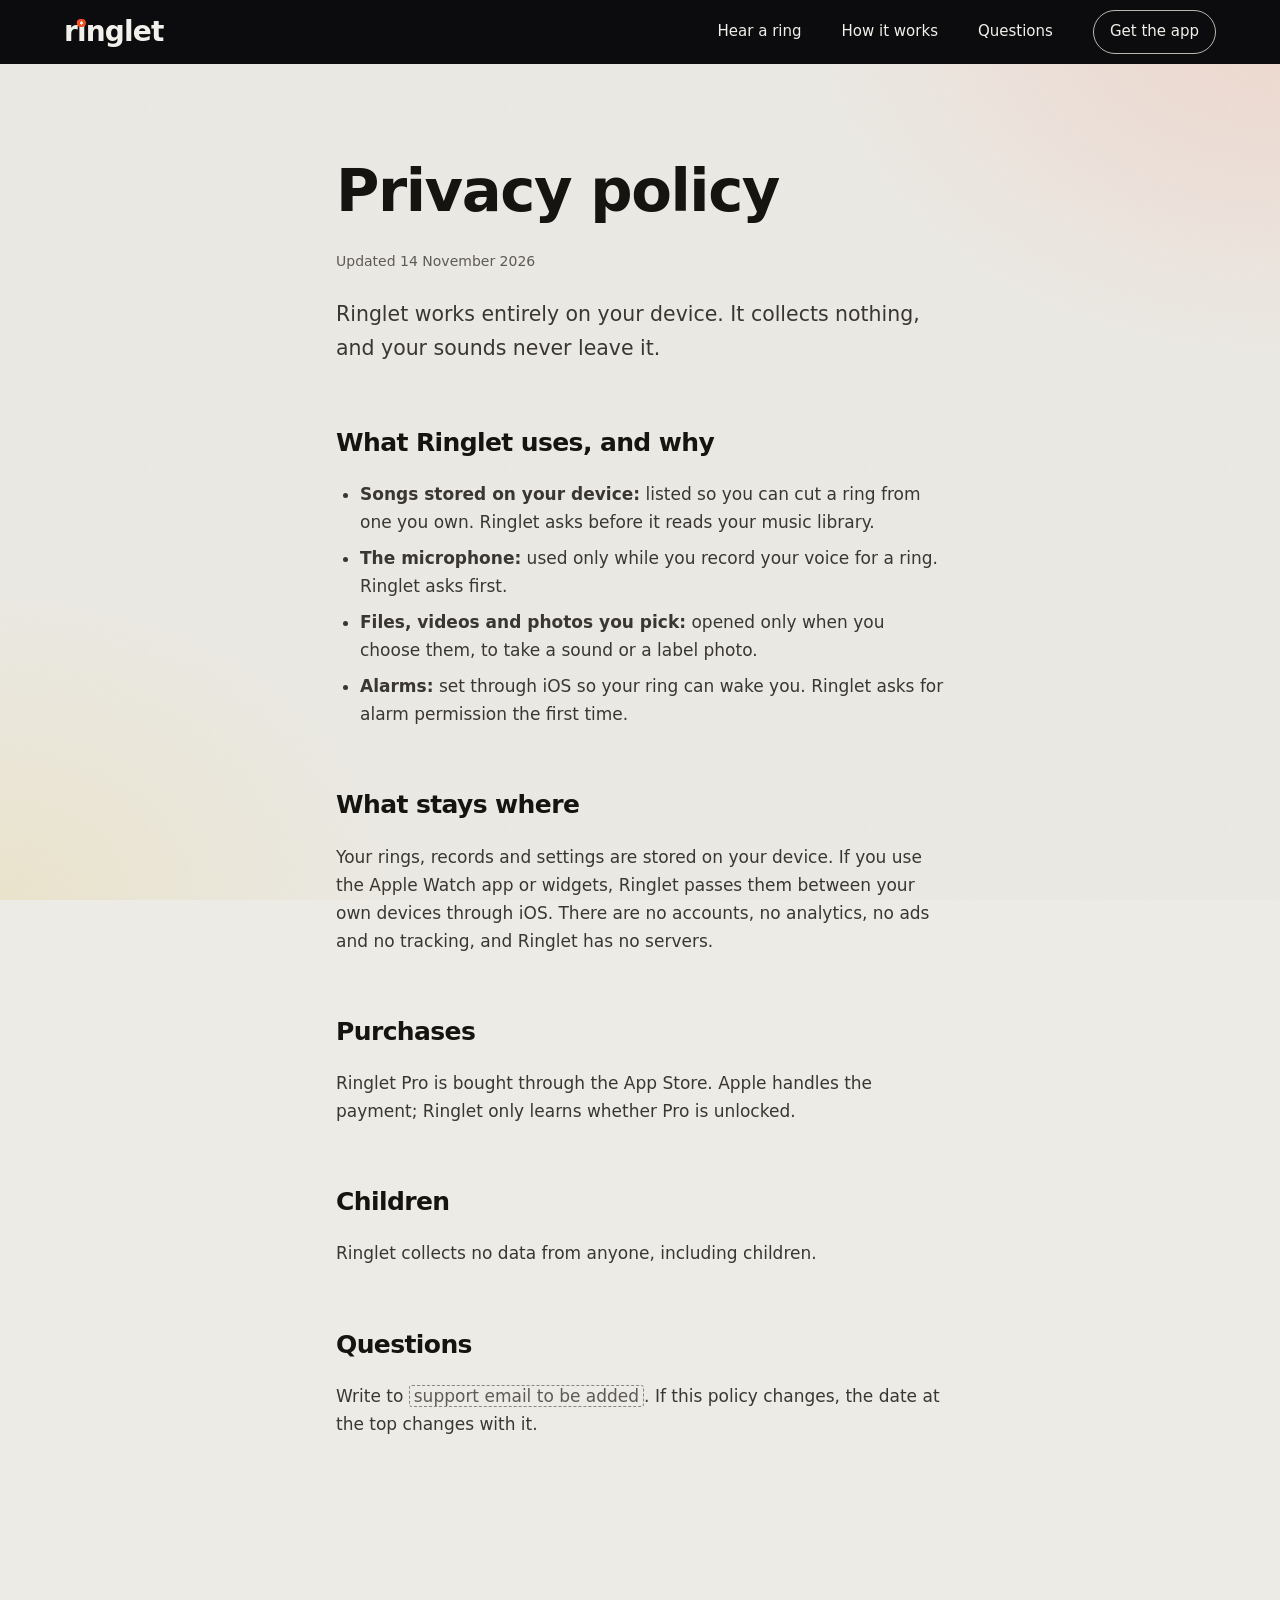
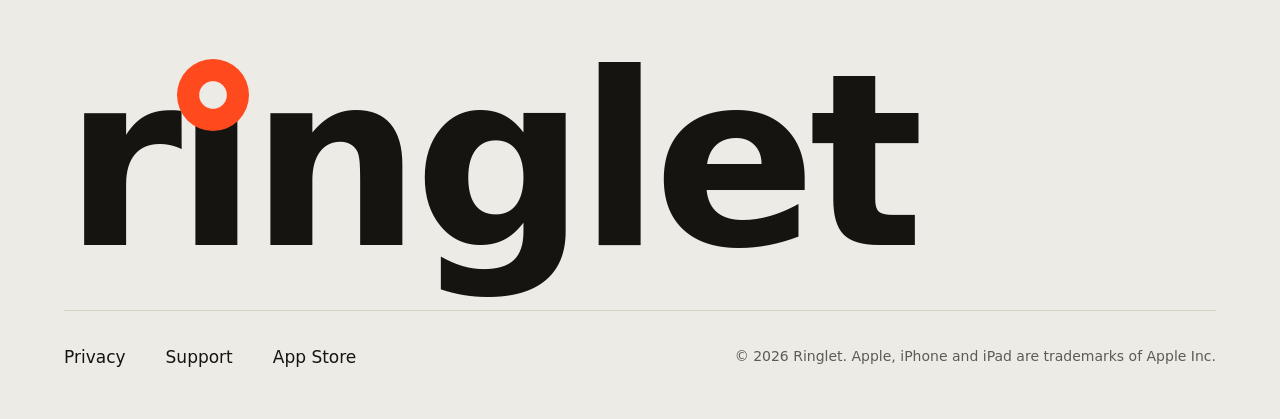
==== privacy.html @ 97df9279 "Add the Ringlet website Static site with no build step: home page, privacy policy and support page. " ====
<!doctype html>
<html lang="en">
<head>
  <meta charset="utf-8">
  <meta name="viewport" content="width=device-width, initial-scale=1, viewport-fit=cover">
  <title>Ringlet privacy policy</title>
  <meta name="description" content="How Ringlet handles your data: it collects nothing, and your sounds stay on your device.">
  <meta name="theme-color" content="#121212">
  <meta property="og:title" content="Ringlet: any sound, your ringtone">
  <meta property="og:description" content="Turn a song, a video or your own voice into a ringtone or wake-up alarm.">
  <meta property="og:type" content="website">
  <meta property="og:image" content="assets/og.png">
  <link rel="icon" type="image/png" sizes="32x32" href="assets/favicon-32.png">
  <link rel="apple-touch-icon" href="assets/apple-touch-icon.png">
  <link rel="preconnect" href="https://api.fontshare.com" crossorigin>
  <link href="https://api.fontshare.com/v2/css?f[]=ranade@400,500,700&display=swap" rel="stylesheet">
  <link href="https://api.fontshare.com/v2/css?f[]=gambarino@400&display=swap" rel="stylesheet">
  <link rel="stylesheet" href="styles.css">
  <script>document.documentElement.classList.add('js');</script>
</head>
<body>
  <a class="skip" href="index.html#main">Skip to content</a>

  <header class="slab" data-nav>
    <div class="container slab__inner">
      <a class="wordmark" href="./" aria-label="Ringlet home">r<span class="wordmark__i">ı<span class="wordmark__dot" aria-hidden="true"></span></span>nglet</a>
      <button class="slab__menu" type="button" aria-expanded="false" aria-controls="nav-links">Menu</button>
      <nav class="slab__links" id="nav-links" aria-label="Main">
        <a href="index.html#tones">Hear a ring</a>
        <a href="index.html#how">How it works</a>
        <a href="index.html#questions">Questions</a>
        <a class="slab__cta js-store" href="index.html#download">Get the app</a>
      </nav>
    </div>
  </header>

  <main id="main" class="doc">
    <article class="container doc__inner">
      <h1>Privacy policy</h1>
      <p><time datetime="2026-11-14">Updated 14 November 2026</time></p>
      <p class="lead">Ringlet works entirely on your device. It collects nothing, and your sounds never leave it.</p>
      <h2>What Ringlet uses, and why</h2>
      <ul>
        <li><strong>Songs stored on your device:</strong> listed so you can cut a ring from one you own. Ringlet asks before it reads your music library.</li>
        <li><strong>The microphone:</strong> used only while you record your voice for a ring. Ringlet asks first.</li>
        <li><strong>Files, videos and photos you pick:</strong> opened only when you choose them, to take a sound or a label photo.</li>
        <li><strong>Alarms:</strong> set through iOS so your ring can wake you. Ringlet asks for alarm permission the first time.</li>
      </ul>
      <h2>What stays where</h2>
      <p>Your rings, records and settings are stored on your device. If you use the Apple Watch app or widgets, Ringlet passes them between your own devices through iOS. There are no accounts, no analytics, no ads and no tracking, and Ringlet has no servers.</p>
      <h2>Purchases</h2>
      <p>Ringlet Pro is bought through the App Store. Apple handles the payment; Ringlet only learns whether Pro is unlocked.</p>
      <h2>Children</h2>
      <p>Ringlet collects no data from anyone, including children.</p>
      <h2>Questions</h2>
      <p>Write to <span class="fill" data-fill="support-email">support email to be added</span>. If this policy changes, the date at the top changes with it.</p>
    </article>
  </main>

  <footer class="mast">
    <div class="container">
      <p class="mast__mark" aria-hidden="true">r<span class="wordmark__i">ı<span class="wordmark__dot"></span></span>nglet</p>
      <div class="mast__row">
        <nav class="mast__links" aria-label="Footer">
          <a href="privacy.html">Privacy</a>
          <a href="support.html">Support</a>
          <a class="js-store" href="index.html#download">App Store</a>
        </nav>
        <p class="mast__legal">© 2026 Ringlet. Apple, iPhone and iPad are trademarks of Apple Inc.</p>
      </div>
    </div>
  </footer>

  <script src="js/main.js" defer></script>
</body>
</html>
---- styles.css ----
/* Hallmark · shape: Split Studio · genre: atmospheric · theme: Bloom (deal 1/3, seed ringlet-ios-app-turns-6fe9·d4c76ec2·2026-11-14·r0) · job: try · draw: ed50e6
 * hero: Counter (swapped from Banner: a portrait phone screen needs the full first screen) · nav: slab · footer: mast (swapped from letter close: no sign-off was given) · imagery: screenshots 9 (cropped from the App Store set, real app) · signature: Sunday Drive, the app's starter tone, played in the page by a port of the app's own synth
 * axes: light/grotesk-sans/warm · posture: committed (porcelain paper family from the app's Theme.swift) · contrast: pass · fold: pass · v2.0.0 */
/* Hallmark · pre-emit critique: P4 H4 E4 S5 R4 V4 · weakest: P, a ringtone app page argues little; the playable starter tone makes the claim testable before download */
/* Hallmark · dismissed 42 · the slab is a full-width ink bar in the app's night colour with three links and an outlined pill, no hairline under it */
@import url("./tokens.css");
@import url("./base.css");

:root {
  --nav-h: 64px;
  --split-gap: var(--space-3xl);
  --grain: url("data:image/svg+xml;utf8,<svg xmlns='http://www.w3.org/2000/svg' width='180' height='180'><filter id='n'><feTurbulence type='fractalNoise' baseFrequency='.9' numOctaves='2' stitchTiles='stitch'/><feColorMatrix values='0 0 0 0 0.1  0 0 0 0 0.08  0 0 0 0 0.05  0 0 0 0.6 0'/></filter><rect width='180' height='180' filter='url(%23n)'/></svg>");
}

body {
  background-color: var(--color-paper);
  background-image:
    radial-gradient(42rem 32rem at 100% 0%, var(--color-accent-soft), transparent 70%),
    radial-gradient(36rem 28rem at 0% 100%, color-mix(in oklab, var(--mood-sunny) 22%, transparent), transparent 70%);
  background-attachment: fixed;
  font-size: 1.0625rem;
}
body::before {
  content: ""; position: fixed; inset: 0; z-index: var(--z-base); pointer-events: none;
  background-image: var(--grain); opacity: 0.05;
}
main, .mast { position: relative; z-index: var(--z-raised); }

a { color: var(--color-accent); }
a:hover { text-decoration-thickness: 2px; }

.skip {
  position: absolute; left: var(--space-md); top: var(--space-xs); z-index: var(--z-tooltip);
  padding: var(--space-xs) var(--space-md); border-radius: var(--radius-pill);
  background: var(--color-sheet); color: var(--color-ink); transform: translateY(-200%);
}
.skip:focus-visible { transform: none; }

.num { font-variant-numeric: tabular-nums; }

/* ---------- Wordmark: the record is the dot of the i, as in the app ---------- */
.wordmark, .mast__mark { font-weight: 700; letter-spacing: -0.03em; text-decoration: none; white-space: nowrap; }
.wordmark__i { position: relative; display: inline-block; }
.wordmark__dot {
  position: absolute; left: 50%; top: 0.02em; width: 0.3em; aspect-ratio: 1; border-radius: 50%;
  transform: translateX(-50%);
  background: radial-gradient(circle, var(--color-paper) 0 26%, var(--color-accent-2) 28%);
}

/* ---------- Nav: slab ---------- */
.slab {
  position: sticky; top: 0; z-index: var(--z-sticky-nav);
  background: var(--color-night); color: var(--color-night-text);
}
.slab__inner { display: flex; align-items: center; justify-content: space-between; gap: var(--space-lg); min-height: var(--nav-h); }
.slab .wordmark { color: var(--color-night-text); font-size: 1.75rem; line-height: 1; }
.slab .wordmark:focus-visible, .slab a:focus-visible, .slab__menu:focus-visible { outline-color: var(--color-accent-2); }
.slab__links { display: flex; align-items: center; gap: var(--space-xl); }
.slab__links a {
  color: var(--color-night-text); text-decoration: none; font-size: 0.9375rem; font-weight: 500; white-space: nowrap;
  transition: color var(--dur-short) var(--ease-out);
}
.slab__links a:hover { color: var(--color-night-muted); text-decoration: underline; text-decoration-thickness: 1px; }
.slab__links a:active { color: var(--color-night-muted); }
.slab__links .slab__cta {
  display: inline-flex; align-items: center; min-height: 44px; padding: 0 var(--space-md);
  border: 1px solid var(--color-night-muted); border-radius: var(--radius-pill);
}
.slab__links .slab__cta:hover { text-decoration: none; background: var(--color-ink-2); color: var(--color-night-text); }
.slab__menu {
  display: none; min-height: 44px; padding: 0 var(--space-md); border: 1px solid var(--color-night-muted); border-radius: var(--radius-pill);
  background: transparent; color: var(--color-night-text); font-weight: 500; cursor: pointer;
  transition: background-color var(--dur-short) var(--ease-out);
}
.slab__menu:hover, .slab__menu[aria-expanded="true"] { background: var(--color-ink-2); }
.slab__menu:active { transform: translateY(1px); }

@media (max-width: 47.99rem) {
  .slab__links { gap: var(--space-lg); overflow-x: auto; scrollbar-width: none; }
  .slab__links .slab__cta { display: none; }
  .js .slab__menu { display: inline-flex; align-items: center; }
  .js .slab__links {
    position: absolute; inset: var(--nav-h) 0 auto 0; display: grid; gap: 0;
    padding: var(--space-xs) var(--gutter) var(--space-lg); background: var(--color-night);
    border-top: 1px solid var(--color-ink-2);
    opacity: 0; transform: translateY(-8px); pointer-events: none; visibility: hidden;
    transition: opacity var(--dur-short) var(--ease-out), transform var(--dur-short) var(--ease-out), visibility 0s linear var(--dur-short);
  }
  .js .slab__links a { display: flex; align-items: center; min-height: 52px; font-size: 1.125rem; border-bottom: 1px solid var(--color-ink-2); }
  .js .slab__links .slab__cta { display: flex; border: 0; padding: 0; min-height: 52px; }
  .js .slab[data-open] .slab__links { opacity: 1; transform: none; pointer-events: auto; visibility: visible; transition-delay: 0s; }
}

/* ---------- Product screens: real captures, framed flat ---------- */
.screen {
  margin: 0; border-radius: var(--radius-card); background: var(--color-sheet);
  box-shadow: var(--shadow-card);
}
.screen > img { outline: 1px solid color-mix(in oklab, var(--color-ink) 9%, transparent); outline-offset: -1px; border-radius: inherit; }
[data-slot][data-kind="product"] > img { filter: none; }

/* ---------- Buttons ---------- */
.store {
  display: inline-flex; align-items: center; gap: var(--space-sm); min-height: 52px; padding: 0 var(--space-lg) 0 var(--space-md);
  border-radius: var(--radius-inner); background: var(--color-ink); color: var(--color-sheet); text-decoration: none; white-space: nowrap;
  box-shadow: 0 1px 0 var(--hi) inset, var(--shadow-card);
  transition: background-color var(--dur-short) var(--ease-out), transform var(--dur-micro) var(--ease-out);
}
.store:hover { background: var(--color-ink-2); text-decoration: none; }
.store:active { transform: translateY(1px); }
.store[aria-disabled="true"] { opacity: 0.55; cursor: not-allowed; }
.store__logo { flex-shrink: 0; width: 24px; height: 24px; }
.store__text { display: grid; font-size: 1.1875rem; font-weight: 700; line-height: 1.05; letter-spacing: -0.01em; }
.store__text small { font-size: 0.75rem; font-weight: 500; letter-spacing: 0; }

.cap {
  position: relative; display: inline-grid; place-items: center; flex-shrink: 0; width: 44px; height: 44px; padding: 0; border: 0; border-radius: 50%;
  background: radial-gradient(circle at 50% 30%, var(--bezel), var(--color-paper-3));
  box-shadow: inset 0 2px 3px var(--shade-2), 0 1px 0 var(--hi);
}
.cap::before {
  content: ""; position: absolute; inset: 5px; border-radius: 50%;
  background: radial-gradient(120% 110% at 50% 18%, var(--rubber-hi), var(--rubber) 48%, var(--rubber-lo));
  box-shadow: inset 0 1px 0.5px var(--hi), 0 5px 9px -3px var(--shade-3);
  transition: transform var(--dur-micro) var(--ease-out);
}
.cap__glyph {
  position: relative; width: 0; height: 0; margin-left: var(--space-3xs);
  border-style: solid; border-width: 7px 0 7px 11px; border-color: transparent transparent transparent var(--color-sheet);
}
[aria-pressed="true"] .cap__glyph, .is-playing .cap__glyph {
  width: 12px; height: 14px; margin-left: 0; border: 0;
  background: linear-gradient(to right, var(--color-sheet) 0 4px, transparent 4px 8px, var(--color-sheet) 8px 12px);
}
button.cap { cursor: pointer; }
button.cap:hover::before, .cap-pill:hover .cap::before { transform: translateY(-1px); }
button.cap:active::before, .cap-pill:active .cap::before { transform: translateY(1px); }
.cap--big { width: 52px; height: 52px; }
.cap--big::before { inset: 6px; }
.cap--big .cap__glyph { border-width: 8px 0 8px 13px; }
.cap--big[aria-pressed="true"] .cap__glyph { width: 14px; height: 16px; border: 0; background: linear-gradient(to right, var(--color-sheet) 0 5px, transparent 5px 9px, var(--color-sheet) 9px 14px); }

.cap-pill {
  display: inline-flex; align-items: center; gap: var(--space-sm); min-height: 52px; padding: var(--space-2xs) var(--space-lg) var(--space-2xs) var(--space-2xs);
  border: 0; border-radius: var(--radius-pill); background: var(--color-sheet); color: var(--color-ink); text-align: left; cursor: pointer;
  box-shadow: 0 0 0 1px var(--shade-1), 0 8px 18px -10px var(--shade-2), inset 0 1px 0 var(--hi);
  transition: box-shadow var(--dur-short) var(--ease-out), transform var(--dur-micro) var(--ease-out);
}
.cap-pill:hover { box-shadow: 0 0 0 1px var(--shade-2), 0 10px 22px -10px var(--shade-2), inset 0 1px 0 var(--hi); }
.cap-pill:active { transform: translateY(1px); }
.cap-pill:disabled { opacity: 0.55; cursor: not-allowed; }
.cap-pill__text { display: grid; line-height: 1.2; }
.cap-pill__title { font-weight: 500; white-space: nowrap; }
.cap-pill__sub { font-size: var(--text-xs); color: var(--color-muted); white-space: nowrap; }

/* ---------- Hero: Counter ---------- */
.hero { position: relative; padding-block: var(--space-xl) var(--space-2xl); }
.hero__ground {
  position: absolute; inset: 0; z-index: -1; pointer-events: none;
  background-image:
    linear-gradient(to right, var(--grid-bar) 1px, transparent 1px),
    linear-gradient(to right, var(--grid-beat) 1px, transparent 1px),
    linear-gradient(to bottom, var(--grid-row) 1px, transparent 1px);
  background-size: 192px 100%, 48px 100%, 100% 24px;
  -webkit-mask-image: radial-gradient(60% 70% at 72% 50%, black, transparent 75%);
  mask-image: radial-gradient(60% 70% at 72% 50%, black, transparent 75%);
}
.hero__grid { display: grid; gap: var(--space-xl); }
.hero__text { display: grid; gap: var(--space-lg); align-content: center; }
.hero h1 { font-size: clamp(2.75rem, 4.6vw + 0.75rem, 5.5rem); line-height: 1.0; max-width: 14ch; }
.hero .lead { color: var(--color-ink-2); max-width: 30ch; }
.hero__actions { display: flex; flex-wrap: wrap; align-items: center; gap: var(--space-md); padding-top: var(--space-xs); }
.screen--hero { width: min(100%, 420px); aspect-ratio: 3 / 4; justify-self: center; box-shadow: var(--shadow-lift); }

@media (min-width: 40rem) and (max-width: 59.99rem) {
  .hero { padding-block: var(--space-2xl) var(--space-3xl); }
  .hero__text { justify-items: start; }
  .screen--hero { width: min(100%, 460px); }
}
@media (min-width: 60rem) {
  .hero { min-height: calc(100dvh - var(--nav-h)); display: grid; align-items: center; padding-block: var(--space-xl); }
  .hero__grid { grid-template-columns: minmax(0, 6fr) minmax(0, 5fr); gap: var(--split-gap); align-items: center; }
  .screen--hero { justify-self: end; width: min(100%, 540px, calc((100dvh - var(--nav-h) - 96px) * 0.75)); }
}

/* ---------- Section rhythm ---------- */
.tones { padding-block: var(--section-gap) var(--section-gap-s); }
.how { padding-block: var(--section-gap-s) var(--section-gap); }
.statement { padding-block: var(--section-gap-l); }
.devices { padding-block: var(--section-gap-s) var(--section-gap); }
.questions { padding-block: var(--section-gap) var(--section-gap-l); }
.close { padding-block: var(--section-gap-s); background: var(--color-paper-2); }
.lead { color: var(--color-ink-2); }

/* ---------- Tones: cased spines beside the grid ---------- */
.tones__grid { display: grid; gap: var(--space-2xl); }
.tones__text { display: grid; gap: var(--space-lg); align-content: start; }
.tones__text h2 { max-width: 14ch; }

.cases { display: grid; gap: var(--space-xs); margin: 0; padding: var(--space-md) 0 0; border: 0; min-width: 0; }
.cases input { position: absolute; width: 1px; height: 1px; opacity: 0; }
.case {
  display: grid; grid-template-columns: 14px minmax(0, 1fr) auto; align-items: center; gap: var(--space-md);
  min-height: 52px; padding: 0 var(--space-lg) 0 var(--space-sm); border-radius: var(--radius-inner);
  background: var(--case); color: var(--color-ink); cursor: pointer;
  box-shadow: 0 0 0 1px var(--shade-1), inset 0 1px 0 var(--hi);
  transition: transform var(--dur-short) var(--ease-out), box-shadow var(--dur-short) var(--ease-out), background-color var(--dur-short) var(--ease-out);
}
.case:hover { background: var(--color-sheet); }
.case:active { transform: translateY(1px); }
.case__band {
  height: 30px; border-radius: 4px;
  background: linear-gradient(to bottom, var(--hi), transparent 40%), var(--band, var(--mood-sunny));
  box-shadow: inset 0 0 0 1px var(--shade-1);
}
.case--dreamy { --band: var(--mood-dreamy); }
.case--moody { --band: var(--mood-moody); }
.case__name { font-weight: 500; }
.case__meta { font-size: var(--text-sm); color: var(--color-muted); }
.cases input:checked + .case { background: var(--color-sheet); transform: translateX(var(--space-sm)); box-shadow: 0 0 0 1px var(--shade-2), var(--shadow-card), inset 0 1px 0 var(--hi); }
.cases input:focus-visible + .case { outline: 2px solid var(--color-focus); outline-offset: 2px; }
.cases input:disabled + .case { opacity: 0.55; cursor: not-allowed; }

.deck {
  display: grid; gap: var(--space-lg); padding: var(--space-lg); border-radius: var(--radius-card);
  background: var(--color-sheet); box-shadow: var(--shadow-lift); min-width: 0; align-self: center;
}
.deck__head { display: flex; align-items: center; gap: var(--space-md); }
.deck__title { flex: 1; min-width: 0; }
.deck__name { font-size: var(--text-title); font-weight: 700; letter-spacing: -0.015em; line-height: 1.15; }
.deck__meta { font-size: var(--text-sm); color: var(--color-muted); }
.deck__time { font-size: 1.125rem; font-weight: 500; color: var(--color-ink-2); }
.deck__note { font-size: var(--text-sm); color: var(--color-muted); max-width: 52ch; }

.roll {
  position: relative; display: grid; gap: var(--space-xs); padding: var(--space-sm) 0;
  background-image: linear-gradient(to bottom, var(--grid-row) 1px, transparent 1px);
  background-size: 100% 25%;
}
.lane { display: grid; grid-template-columns: 4.25rem minmax(0, 1fr); align-items: center; gap: var(--space-sm); }
.lane__name { font-size: var(--text-sm); font-weight: 500; color: var(--color-muted); }
.lane__steps {
  display: grid; grid-template-columns: repeat(16, minmax(0, 1fr)); gap: var(--space-3xs); height: 44px;
  background-image:
    linear-gradient(to right, var(--grid-bar) 1px, transparent 1px),
    linear-gradient(to right, var(--grid-16) 1px, transparent 1px);
  background-size: 25% 100%, 6.25% 100%;
}
.step { border-radius: var(--radius-clip); }
.step.on {
  --c: var(--lane-1);
  background: linear-gradient(color-mix(in oklab, var(--c) 70%, var(--color-sheet)), var(--c));
  box-shadow: inset 0 0 0 1px color-mix(in oklab, var(--c) 70%, var(--color-ink)), inset 0 1px 0 var(--hi);
  transition: transform var(--dur-micro) var(--ease-out), opacity var(--dur-long) var(--ease-out);
}
.lane--snare .step.on { --c: var(--lane-2); }
.lane--hat .step.on { --c: var(--lane-3); }
.lane--mel .step.on { --c: var(--lane-4); }
.lane--hat .lane__steps { height: 28px; }
.step.on.is-hit { transform: scaleY(1.14); }
.roll__head {
  position: absolute; top: 0; bottom: 0; left: calc(4.25rem + var(--space-sm)); width: 2px; border-radius: 1px;
  background: var(--color-ink); opacity: 0.25; transform: translateX(0);
}
.js .roll__head { opacity: 0; }
.js .deck.is-playing .roll__head { opacity: 0.8; }

/* the one reveal: clips settle onto the grid, once */
.js .deck:not(.is-in) .step.on { opacity: 0; transform: translateY(-6px); }
.js .deck.is-in .step.on { transition-delay: calc(var(--s) * 22ms); }
.js .deck.is-playing .step.on { transition-delay: 0s; }

@media (min-width: 60rem) {
  .tones__grid { grid-template-columns: minmax(0, 5fr) minmax(0, 7fr); gap: var(--split-gap); align-items: center; }
  .deck { padding: var(--space-xl); }
  .lane__steps { height: 56px; }
  .lane--hat .lane__steps { height: 34px; }
}
@media (max-width: 30rem) {
  .lane { grid-template-columns: minmax(0, 1fr); gap: var(--space-2xs); }
  .roll__head { left: 0; }
  .deck { padding: var(--space-md); }
}

/* ---------- How: pinned screen beside four moments ---------- */
.how__grid { display: grid; gap: var(--space-2xl); }
.how__panels { display: grid; gap: var(--space-3xl); }
.how__panels h2 { max-width: 12ch; }
.panel { display: grid; gap: var(--space-md); align-content: center; }
.panel p:not([class]) { color: var(--color-ink-2); max-width: 46ch; }
.screen--inline { width: min(100%, 360px); aspect-ratio: 1056 / 1500; margin-top: var(--space-md); }
.screen--inline > img { object-position: 50% 0%; }
.figure-serif {
  display: flex; align-items: baseline; gap: var(--space-md); flex-wrap: wrap;
  font-family: var(--font-outlier); font-variant-numeric: tabular-nums; font-size: clamp(7rem, 12vw, 11rem); line-height: 0.9; letter-spacing: -0.02em; color: var(--color-ink);
}
.figure-serif span { font-family: var(--font-body); font-size: var(--text-md); letter-spacing: 0; color: var(--color-muted); }
.rings { display: grid; margin: 0; }
.rings > div { display: grid; gap: var(--space-3xs); padding-block: var(--space-sm); border-top: 1px solid var(--color-rule); }
.rings > div:last-child { border-bottom: 1px solid var(--color-rule); }
.rings dt { font-weight: 500; }
.rings dd { margin: 0; color: var(--color-muted); }
.how__stage { display: none; }

@media (min-width: 48rem) {
  .js .how__grid { grid-template-columns: minmax(0, 6fr) minmax(0, 5fr); gap: var(--space-2xl); }
  .js .how__panels { gap: 0; }
  .js .panel { min-height: 72dvh; padding-block: var(--space-2xl); }
  .js .panel .screen--inline { display: none; }
  .js .how__stage { display: block; }
  .how__sticky { position: sticky; top: calc(var(--nav-h) + var(--space-xl)); display: grid; justify-items: end; }
  .screen--stage {
    position: relative; width: min(100%, 400px, calc((100dvh - var(--nav-h) - 80px) * 0.5106)); aspect-ratio: 1056 / 2068;
    overflow: hidden; box-shadow: var(--shadow-lift);
  }
  .screen--stage > img { position: absolute; inset: 0; width: 100%; height: 100%; object-fit: cover; opacity: 0; transition: opacity var(--dur-long) var(--ease-out); }
  .screen--stage > img.is-on { opacity: 1; }
}
@media (min-width: 60rem) { .js .how__grid { gap: var(--split-gap); } }

/* ---------- Statement ---------- */
.statement__line {
  max-width: 24ch; font-family: var(--font-display); font-weight: var(--display-weight); font-size: var(--text-display-s);
  line-height: 1.06; letter-spacing: var(--tracking-display); text-wrap: balance; overflow-wrap: break-word; min-width: 0;
}

/* ---------- Devices: switcher ---------- */
.devices__grid { display: grid; gap: var(--space-2xl); }
.devices__text { display: grid; gap: var(--space-xl); align-content: center; }
.facts { display: grid; margin: 0; }
.facts > div { display: grid; grid-template-columns: 8rem minmax(0, 1fr); gap: var(--space-md); padding-block: var(--space-md); border-top: 1px solid var(--color-rule); }
.facts > div:last-child { border-bottom: 1px solid var(--color-rule); }
.facts dt { font-size: var(--text-sm); font-weight: 500; color: var(--color-muted); padding-top: var(--space-3xs); }
.facts dd { margin: 0; }
.seg { display: inline-flex; justify-self: start; gap: var(--space-2xs); padding: var(--space-2xs); border-radius: var(--radius-pill); background: var(--color-paper-3); box-shadow: inset 0 1px 2px var(--shade-1); }
.seg button {
  min-height: 44px; min-width: 96px; padding: 0 var(--space-lg); border: 0; border-radius: var(--radius-pill);
  background: transparent; color: var(--color-ink-2); font-weight: 500; cursor: pointer;
  transition: background-color var(--dur-short) var(--ease-out), color var(--dur-short) var(--ease-out);
}
.seg button:hover { color: var(--color-ink); background: color-mix(in oklab, var(--color-sheet) 50%, transparent); }
.seg button:active { transform: translateY(1px); }
.seg button[aria-selected="true"] { background: var(--color-sheet); color: var(--color-ink); box-shadow: var(--shadow-card); }
.seg button:disabled { opacity: 0.55; cursor: not-allowed; }
.devices__stage {
  position: relative; display: grid; place-items: center; min-height: 520px; padding: var(--space-xl) var(--space-lg);
  border-radius: var(--radius-card); background: var(--color-paper-2);
  background-image:
    linear-gradient(to right, var(--grid-beat) 1px, transparent 1px),
    linear-gradient(to bottom, var(--grid-row) 1px, transparent 1px);
  background-size: 48px 100%, 100% 24px;
}
.devices__panel { display: grid; place-items: center; width: 100%; }
.js .devices__panel[hidden] { display: none; }
.devices__panel + .devices__panel { margin-top: var(--space-xl); }
.js .devices__panel + .devices__panel { margin-top: 0; }
.screen--phone { width: min(100%, 300px); aspect-ratio: 1056 / 1700; }
.screen--pad { width: min(100%, 470px); aspect-ratio: 1527 / 2002; }

@media (min-width: 60rem) {
  .devices__grid { grid-template-columns: minmax(0, 5fr) minmax(0, 7fr); gap: var(--split-gap); align-items: center; }
  .devices__stage { min-height: 720px; }
  .screen--phone { width: min(100%, 360px); }
  .screen--pad { width: min(100%, 500px); }
}

/* ---------- Questions: rows ---------- */
.questions__grid { display: grid; gap: var(--space-xl); }
.qa { display: grid; margin: 0; }
.qa > div { display: grid; gap: var(--space-xs); padding-block: var(--space-lg); border-top: 1px solid var(--color-rule); }
.qa > div:last-child { border-bottom: 1px solid var(--color-rule); }
.qa dt { font-size: var(--text-title); font-weight: 700; letter-spacing: -0.015em; line-height: 1.2; }
.qa dd { margin: 0; color: var(--color-ink-2); max-width: 52ch; }
@media (min-width: 60rem) {
  .questions__grid { grid-template-columns: minmax(0, 4fr) minmax(0, 8fr); gap: var(--gap-columns); }
  .qa > div { grid-template-columns: minmax(0, 5fr) minmax(0, 7fr); gap: var(--gap-columns); padding-block: var(--space-xl); }
}

/* ---------- Close: download beside one last screen ---------- */
.close__grid { display: grid; gap: var(--space-2xl); align-items: center; }
.close__text { display: grid; gap: var(--space-lg); justify-items: start; }
.screen--close { width: min(100%, 380px); aspect-ratio: 3 / 4; justify-self: center; box-shadow: var(--shadow-lift); }
.screen--close > img { object-position: 50% 100%; }
@media (min-width: 48rem) {
  .close__grid { grid-template-columns: minmax(0, 6fr) minmax(0, 5fr); }
  .screen--close { justify-self: end; width: min(100%, 440px); }
}
@media (min-width: 60rem) { .close__grid { gap: var(--split-gap); } }

/* ---------- Footer: mast ---------- */
.mast { padding-block: var(--space-3xl) var(--space-xl); }
.mast__mark { font-size: clamp(5rem, 20vw, 15rem); line-height: 0.9; color: var(--color-ink); }
.mast__row { display: flex; flex-wrap: wrap; justify-content: space-between; align-items: center; gap: var(--space-lg); margin-top: var(--space-xl); padding-top: var(--space-lg); border-top: 1px solid var(--color-rule); }
.mast__links { display: flex; flex-wrap: wrap; gap: var(--space-xl); }
.mast__links a { color: var(--color-ink); text-decoration: none; white-space: nowrap; display: inline-flex; align-items: center; min-height: 44px; }
.mast__links a:hover { color: var(--color-accent); text-decoration: underline; }
.mast__legal { font-size: var(--text-sm); color: var(--color-muted); max-width: 60ch; }

/* ---------- Phones ---------- */
@media (max-width: 40rem) {
  body { font-size: var(--text-md); }
  .hero__actions { flex-direction: column; align-items: stretch; }
  .hero__actions .store, .hero__actions .cap-pill { justify-content: flex-start; }
  .cases input:checked + .case { transform: translateX(var(--space-xs)); }
  .facts > div { grid-template-columns: minmax(0, 1fr); gap: var(--space-3xs); }
  .devices__stage { min-height: 0; padding: var(--space-lg) var(--space-md); }
}

@media (prefers-reduced-motion: reduce) {
  .js .deck:not(.is-in) .step.on { opacity: 1; transform: none; }
  .step.on.is-hit { transform: none; filter: brightness(1.1); }
  .roll__head { display: none; }
  .cap::before, .case, .store, .cap-pill, .seg button, .screen--stage > img { transition: none; }
}

/* ---------- Document pages: privacy and support ---------- */
.doc { padding-block: var(--space-3xl) var(--section-gap-s); }
.doc__inner { display: grid; gap: var(--space-lg); max-width: 46rem; }
.doc h1 { font-size: var(--text-display-s); max-width: 16ch; }
.doc h2 { font-size: var(--text-xl); margin-top: var(--space-xl); }
.doc p, .doc li { color: var(--color-ink-2); max-width: 65ch; line-height: 1.65; }
.doc ul { display: grid; gap: var(--space-xs); margin: 0; padding-left: var(--space-lg); }
.doc time { color: var(--color-muted); font-size: var(--text-sm); }
.fill {
  padding: 0 var(--space-2xs); border: 1px dashed color-mix(in oklch, var(--color-muted) 70%, transparent); border-radius: 3px;
  color: var(--color-muted); -webkit-box-decoration-break: clone; box-decoration-break: clone;
}
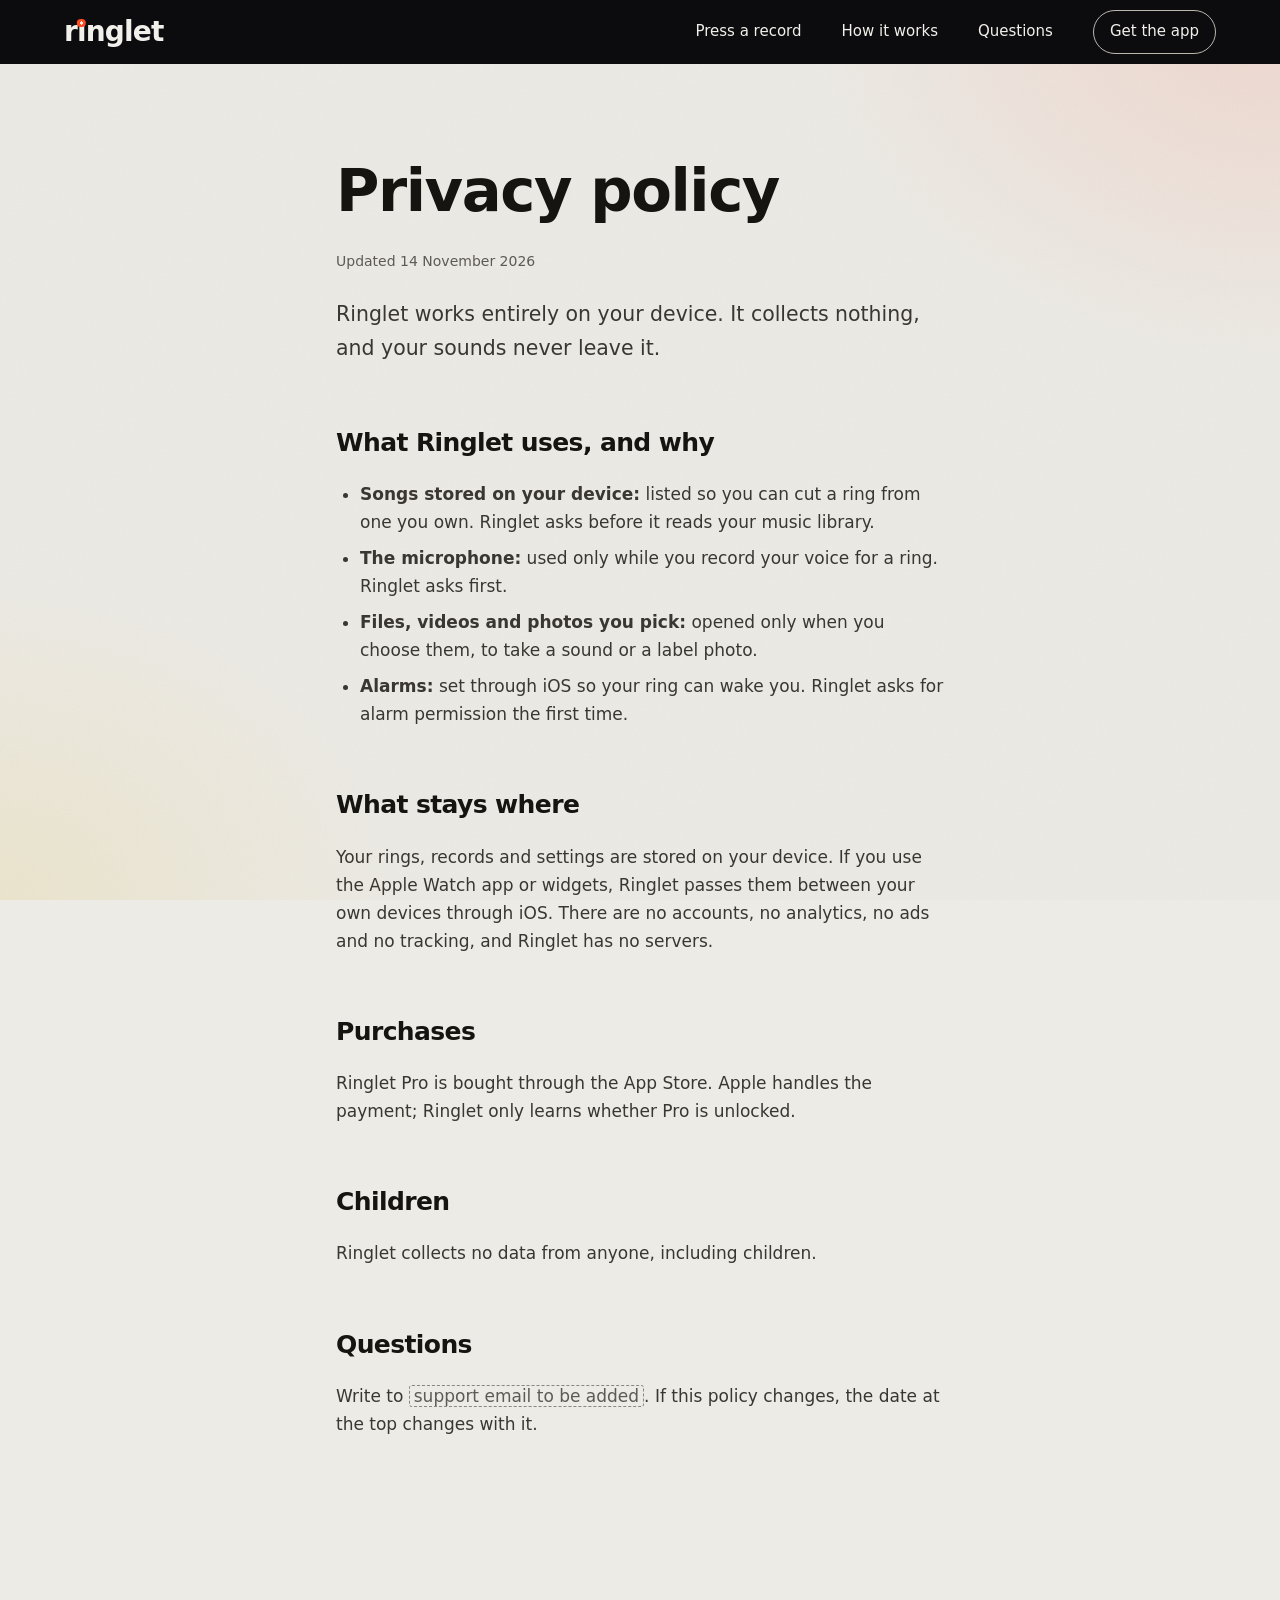
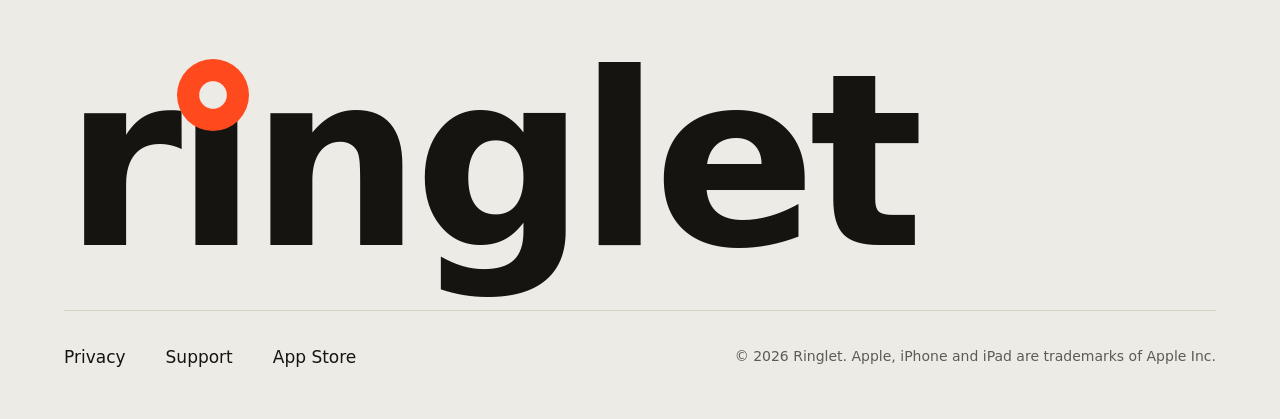
==== commit 2e1aa64c: "Make the website record-led and more playful - Hero: a live Ringlet record on a tilted platter with " ====
--- a/privacy.html
+++ b/privacy.html
@@ -26,7 +26,7 @@
       <a class="wordmark" href="./" aria-label="Ringlet home">r<span class="wordmark__i">ı<span class="wordmark__dot" aria-hidden="true"></span></span>nglet</a>
       <button class="slab__menu" type="button" aria-expanded="false" aria-controls="nav-links">Menu</button>
       <nav class="slab__links" id="nav-links" aria-label="Main">
-        <a href="index.html#tones">Hear a ring</a>
+        <a href="index.html#press">Press a record</a>
         <a href="index.html#how">How it works</a>
         <a href="index.html#questions">Questions</a>
         <a class="slab__cta js-store" href="index.html#download">Get the app</a>
--- a/styles.css
+++ b/styles.css
@@ -153,157 +153,216 @@
 .cap-pill__title { font-weight: 500; white-space: nowrap; }
 .cap-pill__sub { font-size: var(--text-xs); color: var(--color-muted); white-space: nowrap; }
 
-/* ---------- Hero: Counter ---------- */
-.hero { position: relative; padding-block: var(--space-xl) var(--space-2xl); }
-.hero__ground {
+/* ---------- The record: the app's recipe on a tilted platter ---------- */
+.turntable {
+  --wall-lo: var(--vinyl-black-edge); --wall-hi: var(--vinyl-black-edge-hi); --sheen: 1; --holo: 0; --tz: 1.7px;
+  position: relative; width: 100%; aspect-ratio: 1 / 0.8; perspective: 1800px;
+}
+.platter {
+  position: absolute; left: 7%; width: 86%; aspect-ratio: 1; top: 50%;
+  transform: translateY(-50%) rotateX(52deg); transform-style: preserve-3d;
+}
+.disc { position: absolute; inset: 0; border-radius: 50%; transform-style: preserve-3d; }
+.disc__wall {
+  position: absolute; inset: 0; border-radius: 50%;
+  background: color-mix(in srgb, var(--wall-hi) calc(100% - var(--k) * 12%), var(--wall-lo));
+  transform: translateZ(calc(var(--k) * var(--tz) * -1));
+}
+.disc__face { position: absolute; inset: 0; width: 100%; height: 100%; border-radius: 50%; }
+.disc__sheen, .disc__holo { position: absolute; inset: 0; border-radius: 50%; pointer-events: none; transform: translateZ(0.5px); }
+.disc__sheen {
+  opacity: var(--sheen);
+  background: conic-gradient(from 115deg,
+    transparent 0%, color-mix(in oklab, var(--color-sheet) 16%, transparent) 5%, transparent 11%,
+    transparent 50%, color-mix(in oklab, var(--color-sheet) 10%, transparent) 55.5%, transparent 62%, transparent 100%);
+}
+.disc__holo {
+  opacity: var(--holo); mix-blend-mode: screen;
+  background: conic-gradient(from 30deg, var(--field-butter), var(--field-lime), var(--field-sky), var(--field-lime), var(--field-butter), var(--field-lime), var(--field-sky), var(--field-lime), var(--field-butter));
+  -webkit-mask-image: radial-gradient(circle, transparent 40%, black 60%, black 90%, transparent 96%);
+  mask-image: radial-gradient(circle, transparent 40%, black 60%, black 90%, transparent 96%);
+}
+.turntable__shadow {
+  position: absolute; left: 9%; right: 9%; top: 34%; height: 46%; border-radius: 50%;
+  background: radial-gradient(closest-side, var(--shade-2), transparent);
+  filter: blur(14px); transform: translateY(8%);
+}
+.arm { position: absolute; right: -3%; top: -6%; width: 44%; height: auto; overflow: visible; z-index: var(--z-raised); filter: drop-shadow(0 8px 6px var(--shade-2)); }
+.arm__swing { transform-box: view-box; transform-origin: 86px 16px; transform: rotate(-38deg); transition: transform 900ms var(--ease-out); }
+.turntable.is-playing .arm__swing { transform: rotate(0deg); }
+.arm__base { fill: var(--metal-2); stroke: var(--metal-3); stroke-width: 0.6; }
+.arm__base-top { fill: var(--metal); }
+.arm__weight { fill: var(--metal-2); stroke: var(--metal-3); stroke-width: 0.6; }
+.arm__tube-edge { fill: none; stroke: var(--metal-3); stroke-width: 4.4; stroke-linecap: round; }
+.arm__tube { fill: none; stroke: var(--metal); stroke-width: 2.8; stroke-linecap: round; }
+.arm__head { fill: var(--record-ink); }
+.arm__cap { fill: var(--metal); stroke: var(--metal-3); stroke-width: 0.6; }
+
+.stage { margin: 0; display: grid; gap: var(--space-md); justify-items: center; min-width: 0; }
+.stage__caption { display: grid; justify-items: center; gap: var(--space-3xs); text-align: center; margin-top: calc(var(--space-lg) * -1); }
+.stage__name { font-size: var(--text-title); font-weight: 700; letter-spacing: -0.015em; line-height: 1.15; }
+.stage__sub { display: inline-flex; align-items: center; gap: var(--space-xs); font-size: var(--text-sm); color: var(--color-muted); }
+.stage__dot { width: 8px; height: 8px; border-radius: 50%; background: var(--color-accent-2); }
+
+/* ---------- Hero ---------- */
+.hero { position: relative; padding-block: var(--space-xl) var(--space-2xl); overflow-x: clip; }
+.hero__rings {
   position: absolute; inset: 0; z-index: -1; pointer-events: none;
-  background-image:
-    linear-gradient(to right, var(--grid-bar) 1px, transparent 1px),
-    linear-gradient(to right, var(--grid-beat) 1px, transparent 1px),
-    linear-gradient(to bottom, var(--grid-row) 1px, transparent 1px);
-  background-size: 192px 100%, 48px 100%, 100% 24px;
-  -webkit-mask-image: radial-gradient(60% 70% at 72% 50%, black, transparent 75%);
-  mask-image: radial-gradient(60% 70% at 72% 50%, black, transparent 75%);
+  background: repeating-radial-gradient(circle at 72% 46%, transparent 0 26px, var(--grid-beat) 26px 27px);
+  -webkit-mask-image: radial-gradient(70% 80% at 72% 46%, black 20%, transparent 75%);
+  mask-image: radial-gradient(70% 80% at 72% 46%, black 20%, transparent 75%);
 }
 .hero__grid { display: grid; gap: var(--space-xl); }
 .hero__text { display: grid; gap: var(--space-lg); align-content: center; }
-.hero h1 { font-size: clamp(2.75rem, 4.6vw + 0.75rem, 5.5rem); line-height: 1.0; max-width: 14ch; }
+.hero h1 { font-size: clamp(2.75rem, 4.1vw + 0.75rem, 5.25rem); line-height: 1.0; max-width: 14ch; }
 .hero .lead { color: var(--color-ink-2); max-width: 30ch; }
 .hero__actions { display: flex; flex-wrap: wrap; align-items: center; gap: var(--space-md); padding-top: var(--space-xs); }
-.screen--hero { width: min(100%, 420px); aspect-ratio: 3 / 4; justify-self: center; box-shadow: var(--shadow-lift); }
+.stage--hero { width: min(100%, 560px); justify-self: center; }
 
 @media (min-width: 40rem) and (max-width: 59.99rem) {
   .hero { padding-block: var(--space-2xl) var(--space-3xl); }
-  .hero__text { justify-items: start; }
-  .screen--hero { width: min(100%, 460px); }
 }
 @media (min-width: 60rem) {
   .hero { min-height: calc(100dvh - var(--nav-h)); display: grid; align-items: center; padding-block: var(--space-xl); }
-  .hero__grid { grid-template-columns: minmax(0, 6fr) minmax(0, 5fr); gap: var(--split-gap); align-items: center; }
-  .screen--hero { justify-self: end; width: min(100%, 540px, calc((100dvh - var(--nav-h) - 96px) * 0.75)); }
+  .hero__grid { grid-template-columns: minmax(0, 6fr) minmax(0, 7fr); gap: var(--space-2xl); align-items: center; }
+  .stage--hero { width: min(100%, 700px, calc((100dvh - var(--nav-h) - 150px) / 0.8)); justify-self: end; }
 }
 
 /* ---------- Section rhythm ---------- */
-.tones { padding-block: var(--section-gap) var(--section-gap-s); }
-.how { padding-block: var(--section-gap-s) var(--section-gap); }
-.statement { padding-block: var(--section-gap-l); }
-.devices { padding-block: var(--section-gap-s) var(--section-gap); }
-.questions { padding-block: var(--section-gap) var(--section-gap-l); }
-.close { padding-block: var(--section-gap-s); background: var(--color-paper-2); }
+.press { padding-block: var(--section-gap) var(--section-gap); }
+.statement { padding-block: var(--section-gap) var(--section-gap); }
+.devices { padding-block: var(--section-gap) var(--section-gap); }
+.questions { padding-block: var(--section-gap-s) var(--section-gap-l); }
+.close { padding-block: var(--section-gap-s); }
 .lead { color: var(--color-ink-2); }
 
-/* ---------- Tones: cased spines beside the grid ---------- */
-.tones__grid { display: grid; gap: var(--space-2xl); }
-.tones__text { display: grid; gap: var(--space-lg); align-content: start; }
-.tones__text h2 { max-width: 14ch; }
-
-.cases { display: grid; gap: var(--space-xs); margin: 0; padding: var(--space-md) 0 0; border: 0; min-width: 0; }
-.cases input { position: absolute; width: 1px; height: 1px; opacity: 0; }
-.case {
-  display: grid; grid-template-columns: 14px minmax(0, 1fr) auto; align-items: center; gap: var(--space-md);
-  min-height: 52px; padding: 0 var(--space-lg) 0 var(--space-sm); border-radius: var(--radius-inner);
-  background: var(--case); color: var(--color-ink); cursor: pointer;
-  box-shadow: 0 0 0 1px var(--shade-1), inset 0 1px 0 var(--hi);
-  transition: transform var(--dur-short) var(--ease-out), box-shadow var(--dur-short) var(--ease-out), background-color var(--dur-short) var(--ease-out);
-}
-.case:hover { background: var(--color-sheet); }
-.case:active { transform: translateY(1px); }
-.case__band {
-  height: 30px; border-radius: 4px;
-  background: linear-gradient(to bottom, var(--hi), transparent 40%), var(--band, var(--mood-sunny));
-  box-shadow: inset 0 0 0 1px var(--shade-1);
-}
-.case--dreamy { --band: var(--mood-dreamy); }
-.case--moody { --band: var(--mood-moody); }
-.case__name { font-weight: 500; }
-.case__meta { font-size: var(--text-sm); color: var(--color-muted); }
-.cases input:checked + .case { background: var(--color-sheet); transform: translateX(var(--space-sm)); box-shadow: 0 0 0 1px var(--shade-2), var(--shadow-card), inset 0 1px 0 var(--hi); }
-.cases input:focus-visible + .case { outline: 2px solid var(--color-focus); outline-offset: 2px; }
-.cases input:disabled + .case { opacity: 0.55; cursor: not-allowed; }
-
-.deck {
-  display: grid; gap: var(--space-lg); padding: var(--space-lg); border-radius: var(--radius-card);
-  background: var(--color-sheet); box-shadow: var(--shadow-lift); min-width: 0; align-self: center;
-}
-.deck__head { display: flex; align-items: center; gap: var(--space-md); }
-.deck__title { flex: 1; min-width: 0; }
-.deck__name { font-size: var(--text-title); font-weight: 700; letter-spacing: -0.015em; line-height: 1.15; }
-.deck__meta { font-size: var(--text-sm); color: var(--color-muted); }
-.deck__time { font-size: 1.125rem; font-weight: 500; color: var(--color-ink-2); }
-.deck__note { font-size: var(--text-sm); color: var(--color-muted); max-width: 52ch; }
-
-.roll {
-  position: relative; display: grid; gap: var(--space-xs); padding: var(--space-sm) 0;
-  background-image: linear-gradient(to bottom, var(--grid-row) 1px, transparent 1px);
-  background-size: 100% 25%;
-}
-.lane { display: grid; grid-template-columns: 4.25rem minmax(0, 1fr); align-items: center; gap: var(--space-sm); }
-.lane__name { font-size: var(--text-sm); font-weight: 500; color: var(--color-muted); }
-.lane__steps {
-  display: grid; grid-template-columns: repeat(16, minmax(0, 1fr)); gap: var(--space-3xs); height: 44px;
-  background-image:
-    linear-gradient(to right, var(--grid-bar) 1px, transparent 1px),
-    linear-gradient(to right, var(--grid-16) 1px, transparent 1px);
-  background-size: 25% 100%, 6.25% 100%;
-}
-.step { border-radius: var(--radius-clip); }
-.step.on {
-  --c: var(--lane-1);
-  background: linear-gradient(color-mix(in oklab, var(--c) 70%, var(--color-sheet)), var(--c));
-  box-shadow: inset 0 0 0 1px color-mix(in oklab, var(--c) 70%, var(--color-ink)), inset 0 1px 0 var(--hi);
-  transition: transform var(--dur-micro) var(--ease-out), opacity var(--dur-long) var(--ease-out);
-}
-.lane--snare .step.on { --c: var(--lane-2); }
-.lane--hat .step.on { --c: var(--lane-3); }
-.lane--mel .step.on { --c: var(--lane-4); }
-.lane--hat .lane__steps { height: 28px; }
-.step.on.is-hit { transform: scaleY(1.14); }
-.roll__head {
-  position: absolute; top: 0; bottom: 0; left: calc(4.25rem + var(--space-sm)); width: 2px; border-radius: 1px;
-  background: var(--color-ink); opacity: 0.25; transform: translateX(0);
-}
-.js .roll__head { opacity: 0; }
-.js .deck.is-playing .roll__head { opacity: 0.8; }
-
-/* the one reveal: clips settle onto the grid, once */
-.js .deck:not(.is-in) .step.on { opacity: 0; transform: translateY(-6px); }
-.js .deck.is-in .step.on { transition-delay: calc(var(--s) * 22ms); }
-.js .deck.is-playing .step.on { transition-delay: 0s; }
-
+/* ---------- Press your own record ---------- */
+.press__grid { display: grid; gap: var(--space-2xl); }
+.press__text { display: grid; gap: var(--space-lg); align-content: start; min-width: 0; }
+.press__text h2 { max-width: 12ch; }
+.controls { display: grid; gap: var(--space-md); margin-top: var(--space-md); padding: var(--space-lg); border-radius: var(--radius-card); background: var(--color-sheet); box-shadow: var(--shadow-card); }
+.control { display: grid; grid-template-columns: 4.5rem minmax(0, 1fr); align-items: center; gap: var(--space-md); margin: 0; padding: 0; border: 0; min-width: 0; }
+.control > label, .control legend { float: left; font-size: var(--text-sm); font-weight: 500; color: var(--color-muted); padding: 0; }
+.control legend + * { grid-column: 2; }
+.control input[type="text"] {
+  width: 100%; min-height: 48px; padding: 0 var(--space-md); border: 1px solid var(--color-muted); border-radius: var(--radius-pill);
+  background: var(--color-paper); color: var(--color-ink); font-size: var(--text-md); font-weight: 500;
+  outline: 2px solid transparent; outline-offset: -3px;
+}
+.control input[type="text"]:focus-visible { outline-color: var(--color-focus); }
+.chips, .swatches { display: flex; flex-wrap: wrap; gap: var(--space-xs); }
+.chips input, .swatches input, .segs input { position: absolute; width: 1px; height: 1px; opacity: 0; }
+.chips label {
+  display: inline-flex; align-items: center; min-height: 44px; padding: 0 var(--space-md); border-radius: var(--radius-pill);
+  background: var(--color-paper-2); color: var(--color-ink-2); font-size: 0.9375rem; font-weight: 500; white-space: nowrap; cursor: pointer;
+  transition: background-color var(--dur-short) var(--ease-out), color var(--dur-short) var(--ease-out);
+}
+.chips label:hover { background: var(--color-paper-3); color: var(--color-ink); }
+.chips input:checked + label { background: var(--color-ink); color: var(--color-sheet); }
+.swatches label {
+  position: relative; width: 44px; height: 44px; border-radius: 50%; cursor: pointer; display: grid; place-items: center;
+}
+.swatches label::before {
+  content: ""; width: 34px; height: 34px; border-radius: 50%; background: var(--sw);
+  box-shadow: inset 0 0 0 1px var(--shade-1), inset 0 2px 3px color-mix(in oklab, var(--color-sheet) 30%, transparent), 0 2px 6px -2px var(--shade-2);
+  transition: transform var(--dur-micro) var(--ease-out);
+}
+.swatches label:hover::before { transform: scale(1.08); }
+.swatches input:checked + label { box-shadow: inset 0 0 0 2px var(--color-ink); }
+.segs { display: flex; gap: var(--space-2xs); padding: var(--space-2xs); border-radius: var(--radius-pill); background: var(--color-paper-2); }
+.segs label {
+  flex: 1; display: inline-flex; align-items: center; justify-content: center; min-height: 40px; padding: 0 var(--space-sm); border-radius: var(--radius-pill);
+  color: var(--color-ink-2); font-size: 0.9375rem; font-weight: 500; white-space: nowrap; cursor: pointer;
+  transition: background-color var(--dur-short) var(--ease-out), color var(--dur-short) var(--ease-out);
+}
+.segs label:hover { color: var(--color-ink); }
+.segs input:checked + label { background: var(--color-sheet); color: var(--color-ink); box-shadow: var(--shadow-card); }
+.chips input:focus-visible + label, .swatches input:focus-visible + label, .segs input:focus-visible + label { outline: 2px solid var(--color-focus); outline-offset: 2px; }
+
+.stage--press { width: 100%; }
+.stage--press .turntable { width: min(100%, 620px); }
+.stage__bar {
+  display: flex; align-items: center; gap: var(--space-md); width: min(100%, 560px);
+  padding: var(--space-sm) var(--space-sm) var(--space-sm) var(--space-sm); border-radius: var(--radius-pill);
+  background: var(--color-sheet); box-shadow: var(--shadow-card);
+}
+.stage__title { flex: 1; min-width: 0; display: grid; }
+.stage__title .stage__name { font-size: 1.125rem; overflow: hidden; text-overflow: ellipsis; white-space: nowrap; }
+.stage__time { font-weight: 500; color: var(--color-ink-2); }
+.shuffle {
+  display: grid; place-items: center; flex-shrink: 0; width: 44px; height: 44px; border: 0; border-radius: 50%;
+  background: var(--color-paper-2); color: var(--color-ink); cursor: pointer;
+  transition: background-color var(--dur-short) var(--ease-out), transform var(--dur-micro) var(--ease-out);
+}
+.shuffle:hover { background: var(--color-paper-3); }
+.shuffle:active { transform: rotate(-20deg) scale(0.96); }
+.press__note { font-size: var(--text-sm); color: var(--color-muted); text-align: center; max-width: 46ch; }
+
+@media (max-width: 59.99rem) {
+  .press__text { display: contents; }
+  .press__text > h2, .press__text > .lead { order: 1; }
+  .stage--press { order: 2; }
+  .controls { order: 3; margin-top: 0; }
+  .press__grid { gap: var(--space-lg); }
+}
 @media (min-width: 60rem) {
-  .tones__grid { grid-template-columns: minmax(0, 5fr) minmax(0, 7fr); gap: var(--split-gap); align-items: center; }
-  .deck { padding: var(--space-xl); }
-  .lane__steps { height: 56px; }
-  .lane--hat .lane__steps { height: 34px; }
+  .press__grid { grid-template-columns: minmax(0, 5fr) minmax(0, 7fr); gap: var(--split-gap); align-items: start; }
+  .stage--press { position: sticky; top: calc(var(--nav-h) + var(--space-lg)); }
 }
 @media (max-width: 30rem) {
-  .lane { grid-template-columns: minmax(0, 1fr); gap: var(--space-2xs); }
-  .roll__head { left: 0; }
-  .deck { padding: var(--space-md); }
-}
-
-/* ---------- How: pinned screen beside four moments ---------- */
-.how__grid { display: grid; gap: var(--space-2xl); }
-.how__panels { display: grid; gap: var(--space-3xl); }
+  .controls { padding: var(--space-md); }
+  .control { grid-template-columns: minmax(0, 1fr); gap: var(--space-xs); }
+  .control legend + * { grid-column: 1; }
+  .stage__time { display: none; }
+}
+
+/* ---------- How: colour fields like the App Store screenshots ---------- */
+.how {
+  --how-bg: var(--field-sky); --how-ink: var(--color-ink);
+  position: relative; padding-block: var(--section-gap-s) var(--section-gap);
+  background: var(--how-bg); color: var(--how-ink);
+  transition: background-color 700ms var(--ease-in-out), color 700ms var(--ease-in-out);
+}
+.how[data-field="1"] { --how-bg: var(--field-signal); }
+.how[data-field="2"] { --how-bg: var(--field-lime); }
+.how[data-field="3"] { --how-bg: var(--color-night); --how-ink: var(--color-night-text); }
+.how h2, .how h3 { color: inherit; }
+.how__rings {
+  position: absolute; inset: 0; pointer-events: none; overflow: hidden;
+  background: repeating-radial-gradient(circle at 85% 20%, transparent 0 30px, color-mix(in oklab, currentColor 7%, transparent) 30px 31px);
+}
+.how__grid { position: relative; display: grid; gap: var(--space-2xl); }
+.how__panels { display: grid; gap: var(--space-xl); }
 .how__panels h2 { max-width: 12ch; }
 .panel { display: grid; gap: var(--space-md); align-content: center; }
-.panel p:not([class]) { color: var(--color-ink-2); max-width: 46ch; }
+.panel p:not([class]) { max-width: 46ch; color: color-mix(in oklab, currentColor 82%, transparent); }
 .screen--inline { width: min(100%, 360px); aspect-ratio: 1056 / 1500; margin-top: var(--space-md); }
 .screen--inline > img { object-position: 50% 0%; }
 .figure-serif {
   display: flex; align-items: baseline; gap: var(--space-md); flex-wrap: wrap;
-  font-family: var(--font-outlier); font-variant-numeric: tabular-nums; font-size: clamp(7rem, 12vw, 11rem); line-height: 0.9; letter-spacing: -0.02em; color: var(--color-ink);
-}
-.figure-serif span { font-family: var(--font-body); font-size: var(--text-md); letter-spacing: 0; color: var(--color-muted); }
+  font-family: var(--font-outlier); font-variant-numeric: tabular-nums; font-size: clamp(7rem, 12vw, 11rem); line-height: 0.9; letter-spacing: -0.02em;
+}
+.figure-serif span { font-family: var(--font-body); font-size: var(--text-md); letter-spacing: 0; color: color-mix(in oklab, currentColor 80%, transparent); }
 .rings { display: grid; margin: 0; }
-.rings > div { display: grid; gap: var(--space-3xs); padding-block: var(--space-sm); border-top: 1px solid var(--color-rule); }
-.rings > div:last-child { border-bottom: 1px solid var(--color-rule); }
+.rings > div { display: grid; gap: var(--space-3xs); padding-block: var(--space-sm); border-top: 1px solid color-mix(in oklab, currentColor 22%, transparent); }
+.rings > div:last-child { border-bottom: 1px solid color-mix(in oklab, currentColor 22%, transparent); }
 .rings dt { font-weight: 500; }
-.rings dd { margin: 0; color: var(--color-muted); }
+.rings dd { margin: 0; color: color-mix(in oklab, currentColor 78%, transparent); }
 .how__stage { display: none; }
 
+/* phones and no-script: each step carries its own colour field */
+.panel { --pf: var(--field-sky); }
+.panel[data-panel="1"] { --pf: var(--field-signal); }
+.panel[data-panel="2"] { --pf: var(--field-lime); }
+.panel[data-panel="3"] { --pf: var(--color-night); color: var(--color-night-text); }
+@media (max-width: 47.99rem) {
+  .how { background: var(--color-paper); color: var(--color-ink); }
+  .how__rings { display: none; }
+  .panel { padding: var(--space-xl) var(--space-lg); border-radius: var(--radius-card); background: var(--pf); }
+}
 @media (min-width: 48rem) {
-  .js .how__grid { grid-template-columns: minmax(0, 6fr) minmax(0, 5fr); gap: var(--space-2xl); }
+  html:not(.js) .panel { padding: var(--space-xl); border-radius: var(--radius-card); background: var(--pf); }
+  .js .how__grid { grid-template-columns: minmax(0, 6fr) minmax(0, 5fr); }
   .js .how__panels { gap: 0; }
   .js .panel { min-height: 72dvh; padding-block: var(--space-2xl); }
   .js .panel .screen--inline { display: none; }
@@ -311,17 +370,23 @@
   .how__sticky { position: sticky; top: calc(var(--nav-h) + var(--space-xl)); display: grid; justify-items: end; }
   .screen--stage {
     position: relative; width: min(100%, 400px, calc((100dvh - var(--nav-h) - 80px) * 0.5106)); aspect-ratio: 1056 / 2068;
-    overflow: hidden; box-shadow: var(--shadow-lift);
+    overflow: hidden; box-shadow: 0 2px 4px var(--shade-1), 0 40px 80px -30px var(--shade-2);
   }
   .screen--stage > img { position: absolute; inset: 0; width: 100%; height: 100%; object-fit: cover; opacity: 0; transition: opacity var(--dur-long) var(--ease-out); }
   .screen--stage > img.is-on { opacity: 1; }
 }
 @media (min-width: 60rem) { .js .how__grid { gap: var(--split-gap); } }
 
-/* ---------- Statement ---------- */
-.statement__line {
-  max-width: 24ch; font-family: var(--font-display); font-weight: var(--display-weight); font-size: var(--text-display-s);
-  line-height: 1.06; letter-spacing: var(--tracking-display); text-wrap: balance; overflow-wrap: break-word; min-width: 0;
+/* ---------- Statement: the promise around a record ---------- */
+.statement__grid { display: grid; gap: var(--space-2xl); align-items: center; justify-items: center; }
+.statement__ring { position: relative; width: min(100%, 440px); aspect-ratio: 1; }
+.statement__ring svg { position: absolute; inset: 0; width: 100%; height: 100%; overflow: visible; }
+.statement__ring text { font-family: var(--font-display); font-size: 22px; font-weight: 500; fill: var(--color-ink); letter-spacing: 0.01em; }
+.statement__disc { position: absolute; inset: 22%; width: 56%; height: 56%; border-radius: 50%; box-shadow: var(--shadow-lift); }
+.statement__text { display: grid; gap: var(--space-lg); justify-self: stretch; }
+.statement__text h2 { font-size: var(--text-display-s); max-width: 14ch; }
+@media (min-width: 60rem) {
+  .statement__grid { grid-template-columns: minmax(0, 5fr) minmax(0, 7fr); gap: var(--split-gap); }
 }
 
 /* ---------- Devices: switcher ---------- */
@@ -376,10 +441,17 @@
   .qa > div { grid-template-columns: minmax(0, 5fr) minmax(0, 7fr); gap: var(--gap-columns); padding-block: var(--space-xl); }
 }
 
-/* ---------- Close: download beside one last screen ---------- */
-.close__grid { display: grid; gap: var(--space-2xl); align-items: center; }
+/* ---------- Close: an orange field, the download beside one last screen ---------- */
+.close { position: relative; background: var(--field-signal); color: var(--color-ink); overflow: hidden; }
+.close::before {
+  content: ""; position: absolute; inset: 0; pointer-events: none;
+  background: repeating-radial-gradient(circle at 80% 50%, transparent 0 30px, color-mix(in oklab, var(--color-ink) 8%, transparent) 30px 31px);
+}
+.close .lead { color: var(--color-ink); }
+.close__grid { position: relative; display: grid; gap: var(--space-2xl); align-items: center; }
 .close__text { display: grid; gap: var(--space-lg); justify-items: start; }
-.screen--close { width: min(100%, 380px); aspect-ratio: 3 / 4; justify-self: center; box-shadow: var(--shadow-lift); }
+.close h2 { font-size: var(--text-display-s); max-width: 12ch; }
+.screen--close { width: min(100%, 380px); aspect-ratio: 3 / 4; justify-self: center; box-shadow: 0 2px 4px var(--shade-1), 0 40px 80px -30px var(--shade-3); }
 .screen--close > img { object-position: 50% 100%; }
 @media (min-width: 48rem) {
   .close__grid { grid-template-columns: minmax(0, 6fr) minmax(0, 5fr); }
@@ -401,16 +473,13 @@
   body { font-size: var(--text-md); }
   .hero__actions { flex-direction: column; align-items: stretch; }
   .hero__actions .store, .hero__actions .cap-pill { justify-content: flex-start; }
-  .cases input:checked + .case { transform: translateX(var(--space-xs)); }
+  .turntable { --tz: 1.1px; }
   .facts > div { grid-template-columns: minmax(0, 1fr); gap: var(--space-3xs); }
   .devices__stage { min-height: 0; padding: var(--space-lg) var(--space-md); }
 }
 
 @media (prefers-reduced-motion: reduce) {
-  .js .deck:not(.is-in) .step.on { opacity: 1; transform: none; }
-  .step.on.is-hit { transform: none; filter: brightness(1.1); }
-  .roll__head { display: none; }
-  .cap::before, .case, .store, .cap-pill, .seg button, .screen--stage > img { transition: none; }
+  .arm__swing, .how, .cap::before, .store, .cap-pill, .seg button, .segs label, .chips label, .swatches label::before, .shuffle, .screen--stage > img { transition: none; }
 }
 
 /* ---------- Document pages: privacy and support ---------- */
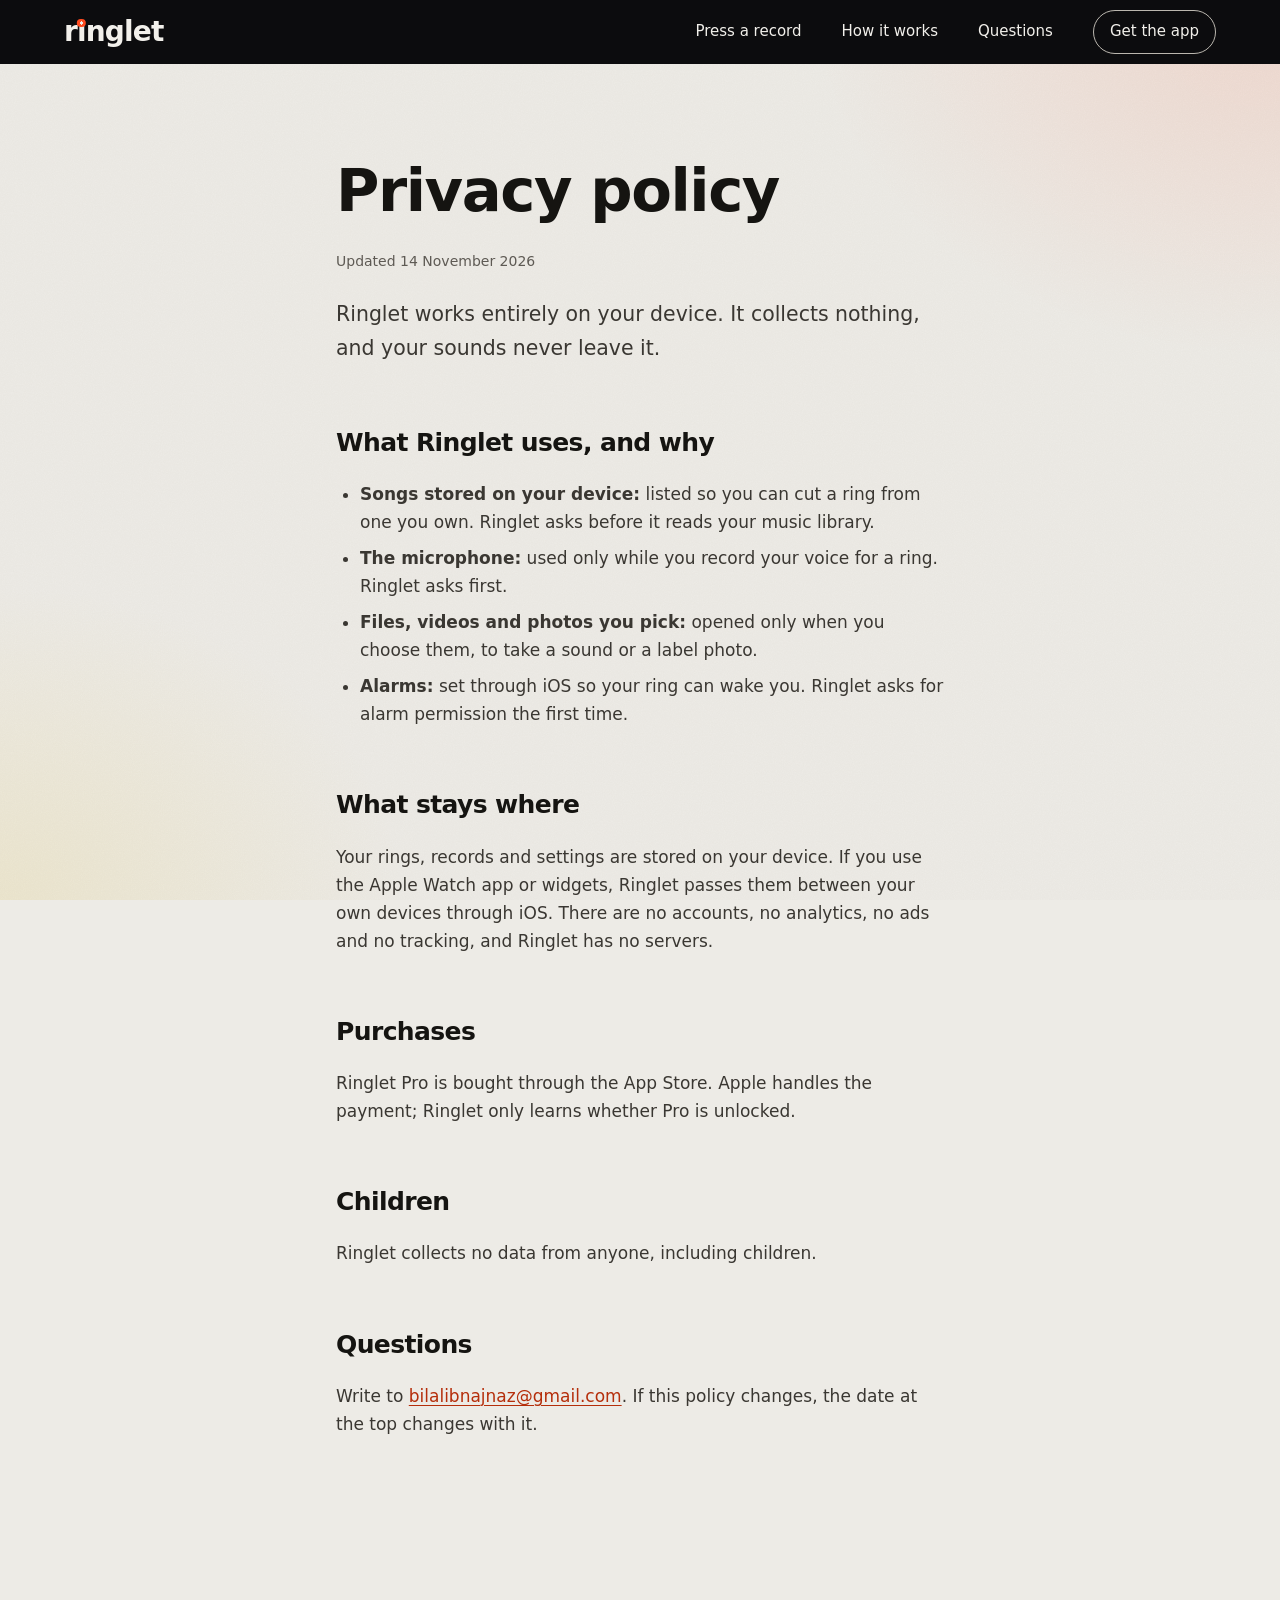
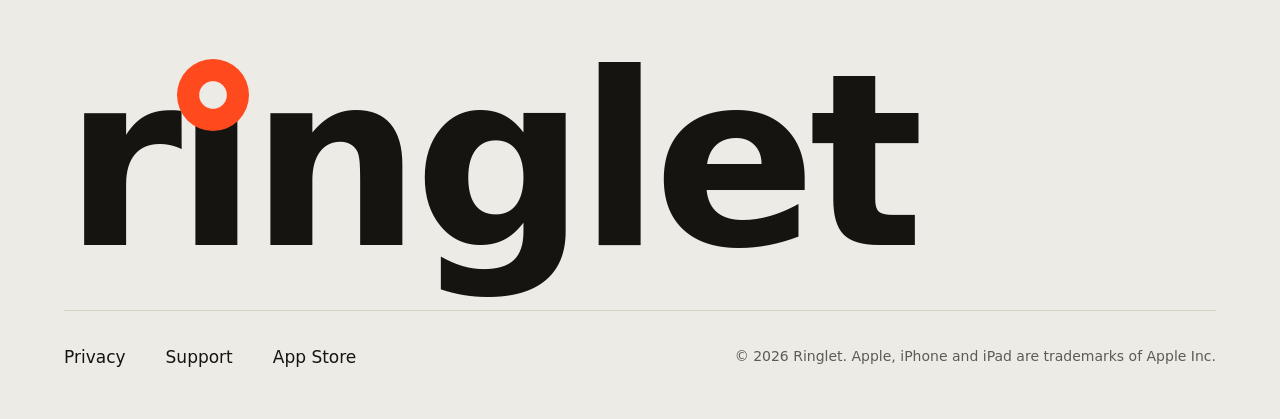
==== commit 4b45b0a9: "Add the support email to the privacy and support pages Co-Authored-By: Claude Opus 5.5 <noreply@anth" ====
--- a/privacy.html
+++ b/privacy.html
@@ -53,7 +53,7 @@
       <h2>Children</h2>
       <p>Ringlet collects no data from anyone, including children.</p>
       <h2>Questions</h2>
-      <p>Write to <span class="fill" data-fill="support-email">support email to be added</span>. If this policy changes, the date at the top changes with it.</p>
+      <p>Write to <a href="mailto:bilalibnajnaz@gmail.com">bilalibnajnaz@gmail.com</a>. If this policy changes, the date at the top changes with it.</p>
     </article>
   </main>
 
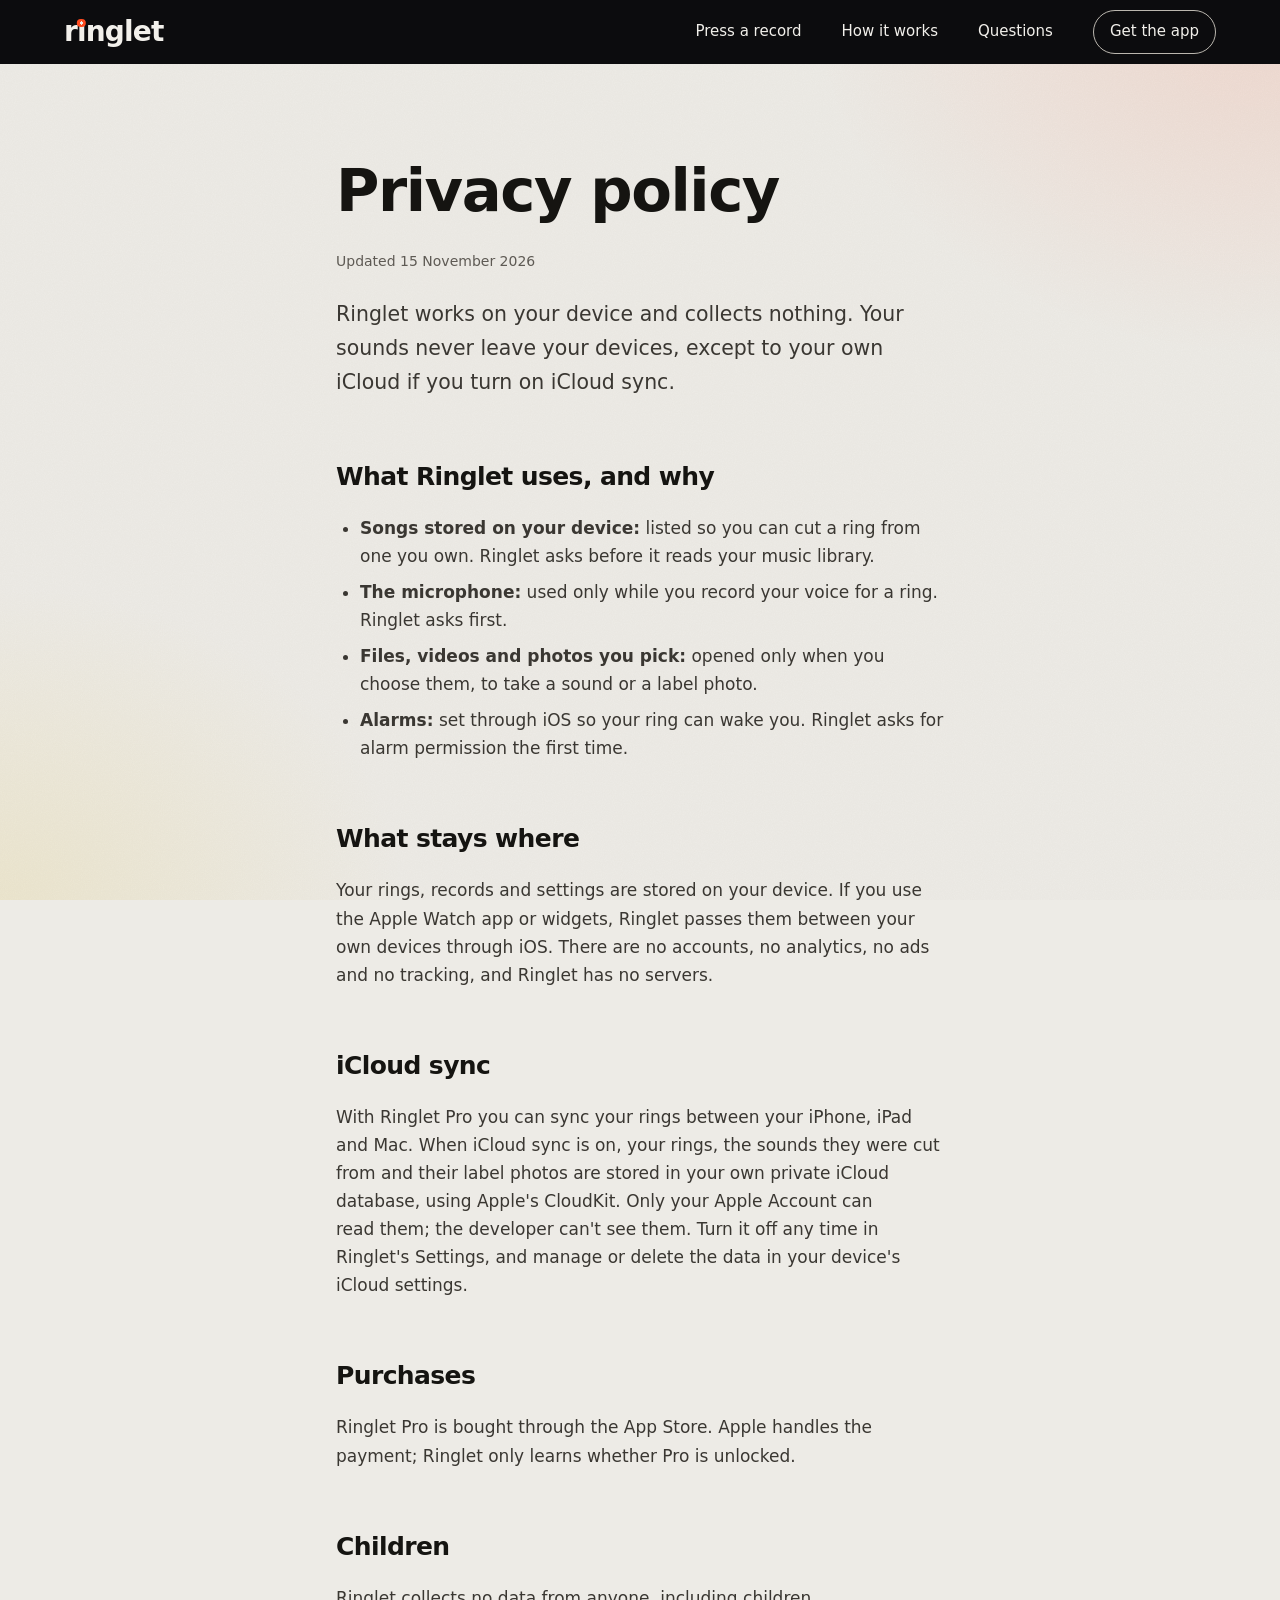
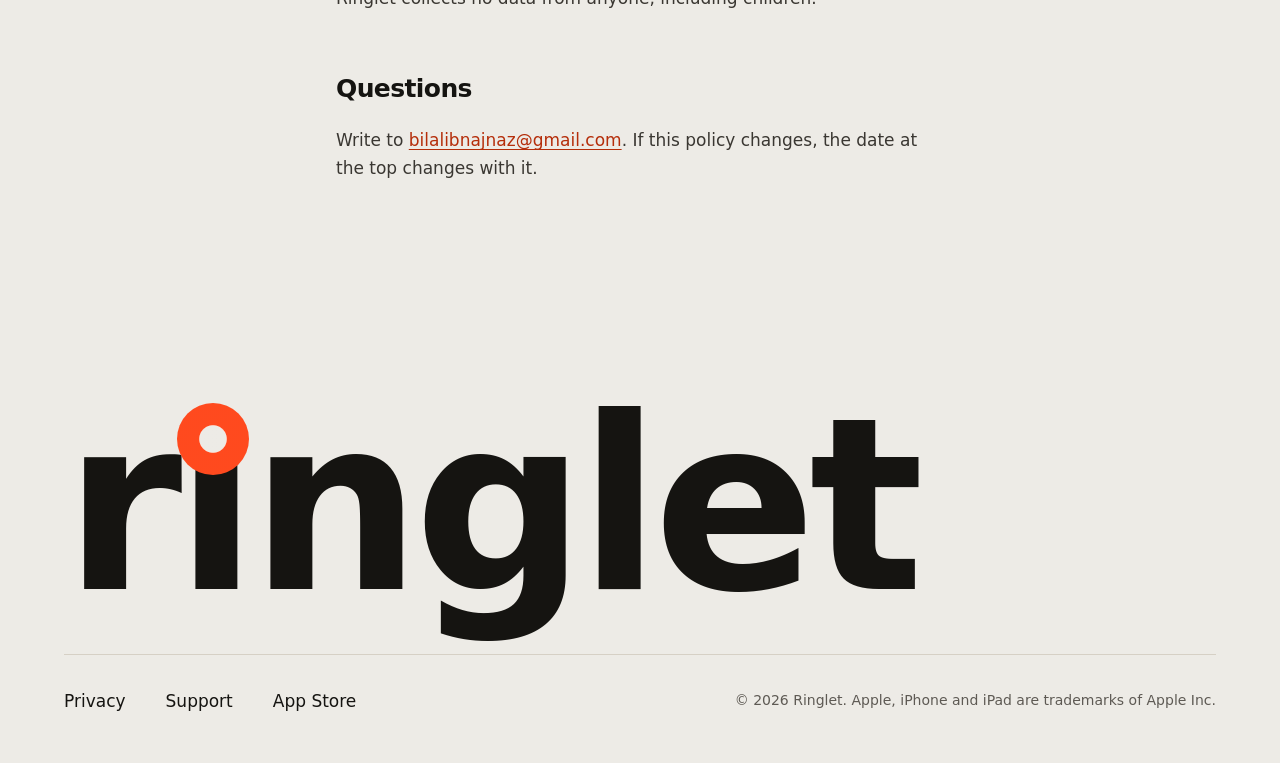
==== commit 8aaec0ff: "Explain iCloud sync and the new Ringlet Pro features The privacy policy now covers optional iCloud s" ====
--- a/privacy.html
+++ b/privacy.html
@@ -4,12 +4,19 @@
   <meta charset="utf-8">
   <meta name="viewport" content="width=device-width, initial-scale=1, viewport-fit=cover">
   <title>Ringlet privacy policy</title>
-  <meta name="description" content="How Ringlet handles your data: it collects nothing, and your sounds stay on your device.">
+  <meta name="description" content="How Ringlet handles your data: it collects nothing, and your sounds stay on your devices and your own iCloud.">
   <meta name="theme-color" content="#121212">
-  <meta property="og:title" content="Ringlet: any sound, your ringtone">
-  <meta property="og:description" content="Turn a song, a video or your own voice into a ringtone or wake-up alarm.">
+  <meta property="og:title" content="Ringlet privacy policy">
+  <meta property="og:description" content="How Ringlet handles your data: it collects nothing, and your sounds stay on your devices and your own iCloud.">
   <meta property="og:type" content="website">
-  <meta property="og:image" content="assets/og.png">
+  <meta property="og:url" content="https://bilal-ajnaz.github.io/Ringlet/privacy.html">
+  <meta property="og:site_name" content="Ringlet">
+  <meta property="og:image" content="https://bilal-ajnaz.github.io/Ringlet/assets/og.png">
+  <meta property="og:image:width" content="1200">
+  <meta property="og:image:height" content="630">
+  <meta property="og:image:alt" content="Ringlet: turn any sound into your ringtone or alarm">
+  <meta name="twitter:card" content="summary_large_image">
+  <link rel="canonical" href="https://bilal-ajnaz.github.io/Ringlet/privacy.html">
   <link rel="icon" type="image/png" sizes="32x32" href="assets/favicon-32.png">
   <link rel="apple-touch-icon" href="assets/apple-touch-icon.png">
   <link rel="preconnect" href="https://api.fontshare.com" crossorigin>
@@ -37,8 +44,8 @@
   <main id="main" class="doc">
     <article class="container doc__inner">
       <h1>Privacy policy</h1>
-      <p><time datetime="2026-11-14">Updated 14 November 2026</time></p>
-      <p class="lead">Ringlet works entirely on your device. It collects nothing, and your sounds never leave it.</p>
+      <p><time datetime="2026-11-15">Updated 15 November 2026</time></p>
+      <p class="lead">Ringlet works on your device and collects nothing. Your sounds never leave your devices, except to your own iCloud if you turn on iCloud sync.</p>
       <h2>What Ringlet uses, and why</h2>
       <ul>
         <li><strong>Songs stored on your device:</strong> listed so you can cut a ring from one you own. Ringlet asks before it reads your music library.</li>
@@ -48,6 +55,8 @@
       </ul>
       <h2>What stays where</h2>
       <p>Your rings, records and settings are stored on your device. If you use the Apple Watch app or widgets, Ringlet passes them between your own devices through iOS. There are no accounts, no analytics, no ads and no tracking, and Ringlet has no servers.</p>
+      <h2>iCloud sync</h2>
+      <p>With Ringlet Pro you can sync your rings between your iPhone, iPad and Mac. When iCloud sync is on, your rings, the sounds they were cut from and their label photos are stored in your own private iCloud database, using Apple's CloudKit. Only your Apple Account can read them; the developer can't see them. Turn it off any time in Ringlet's Settings, and manage or delete the data in your device's iCloud settings.</p>
       <h2>Purchases</h2>
       <p>Ringlet Pro is bought through the App Store. Apple handles the payment; Ringlet only learns whether Pro is unlocked.</p>
       <h2>Children</h2>
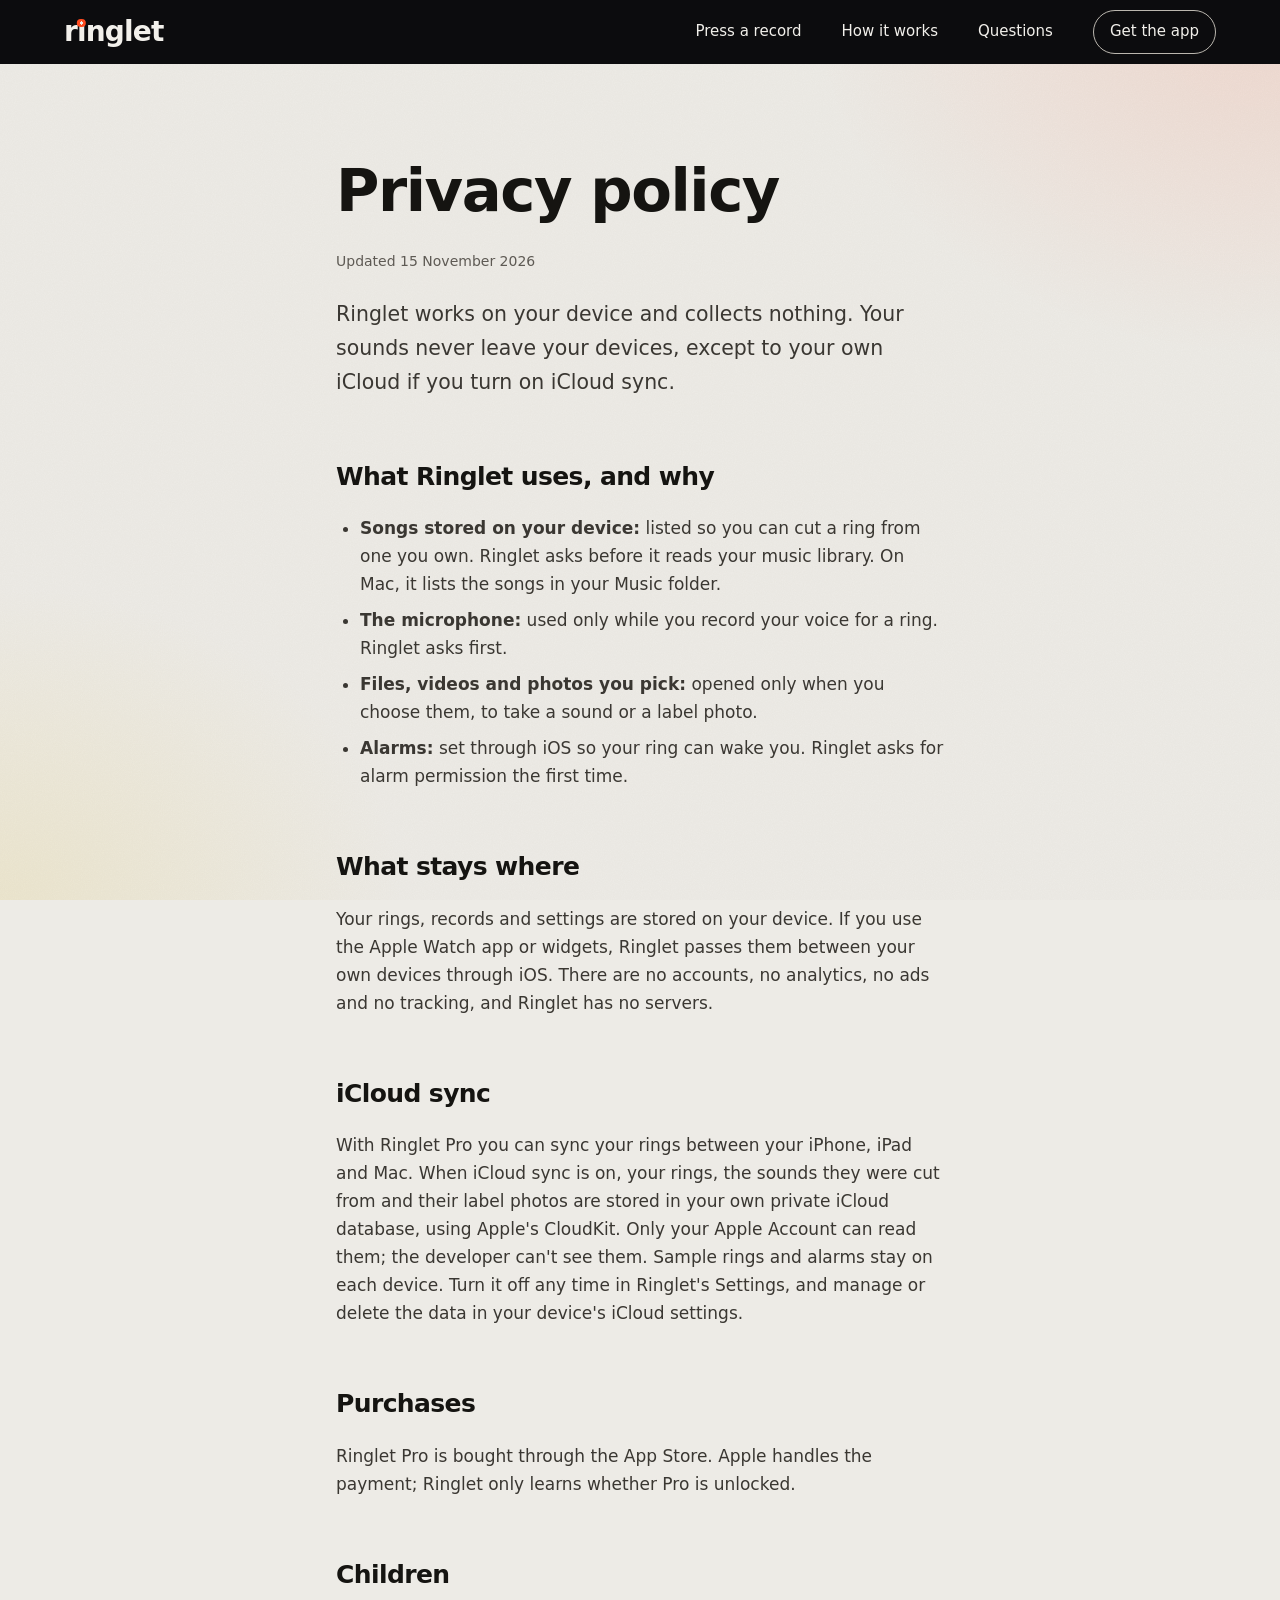
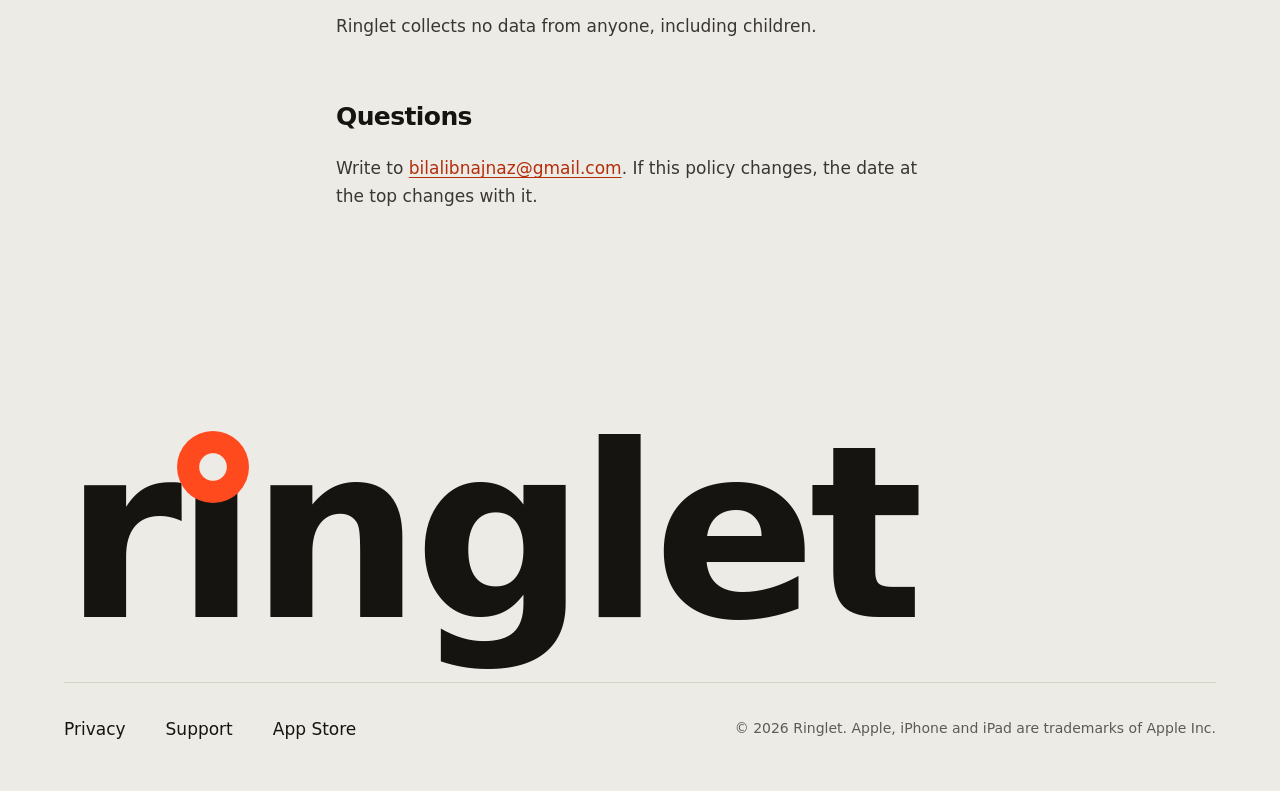
==== commit 09855671: "Bring the support page up to date with the app Adds the free 5-ring shelf, what Ringlet Pro includes" ====
--- a/privacy.html
+++ b/privacy.html
@@ -48,7 +48,7 @@
       <p class="lead">Ringlet works on your device and collects nothing. Your sounds never leave your devices, except to your own iCloud if you turn on iCloud sync.</p>
       <h2>What Ringlet uses, and why</h2>
       <ul>
-        <li><strong>Songs stored on your device:</strong> listed so you can cut a ring from one you own. Ringlet asks before it reads your music library.</li>
+        <li><strong>Songs stored on your device:</strong> listed so you can cut a ring from one you own. Ringlet asks before it reads your music library. On Mac, it lists the songs in your Music folder.</li>
         <li><strong>The microphone:</strong> used only while you record your voice for a ring. Ringlet asks first.</li>
         <li><strong>Files, videos and photos you pick:</strong> opened only when you choose them, to take a sound or a label photo.</li>
         <li><strong>Alarms:</strong> set through iOS so your ring can wake you. Ringlet asks for alarm permission the first time.</li>
@@ -56,7 +56,7 @@
       <h2>What stays where</h2>
       <p>Your rings, records and settings are stored on your device. If you use the Apple Watch app or widgets, Ringlet passes them between your own devices through iOS. There are no accounts, no analytics, no ads and no tracking, and Ringlet has no servers.</p>
       <h2>iCloud sync</h2>
-      <p>With Ringlet Pro you can sync your rings between your iPhone, iPad and Mac. When iCloud sync is on, your rings, the sounds they were cut from and their label photos are stored in your own private iCloud database, using Apple's CloudKit. Only your Apple Account can read them; the developer can't see them. Turn it off any time in Ringlet's Settings, and manage or delete the data in your device's iCloud settings.</p>
+      <p>With Ringlet Pro you can sync your rings between your iPhone, iPad and Mac. When iCloud sync is on, your rings, the sounds they were cut from and their label photos are stored in your own private iCloud database, using Apple's CloudKit. Only your Apple Account can read them; the developer can't see them. Sample rings and alarms stay on each device. Turn it off any time in Ringlet's Settings, and manage or delete the data in your device's iCloud settings.</p>
       <h2>Purchases</h2>
       <p>Ringlet Pro is bought through the App Store. Apple handles the payment; Ringlet only learns whether Pro is unlocked.</p>
       <h2>Children</h2>
